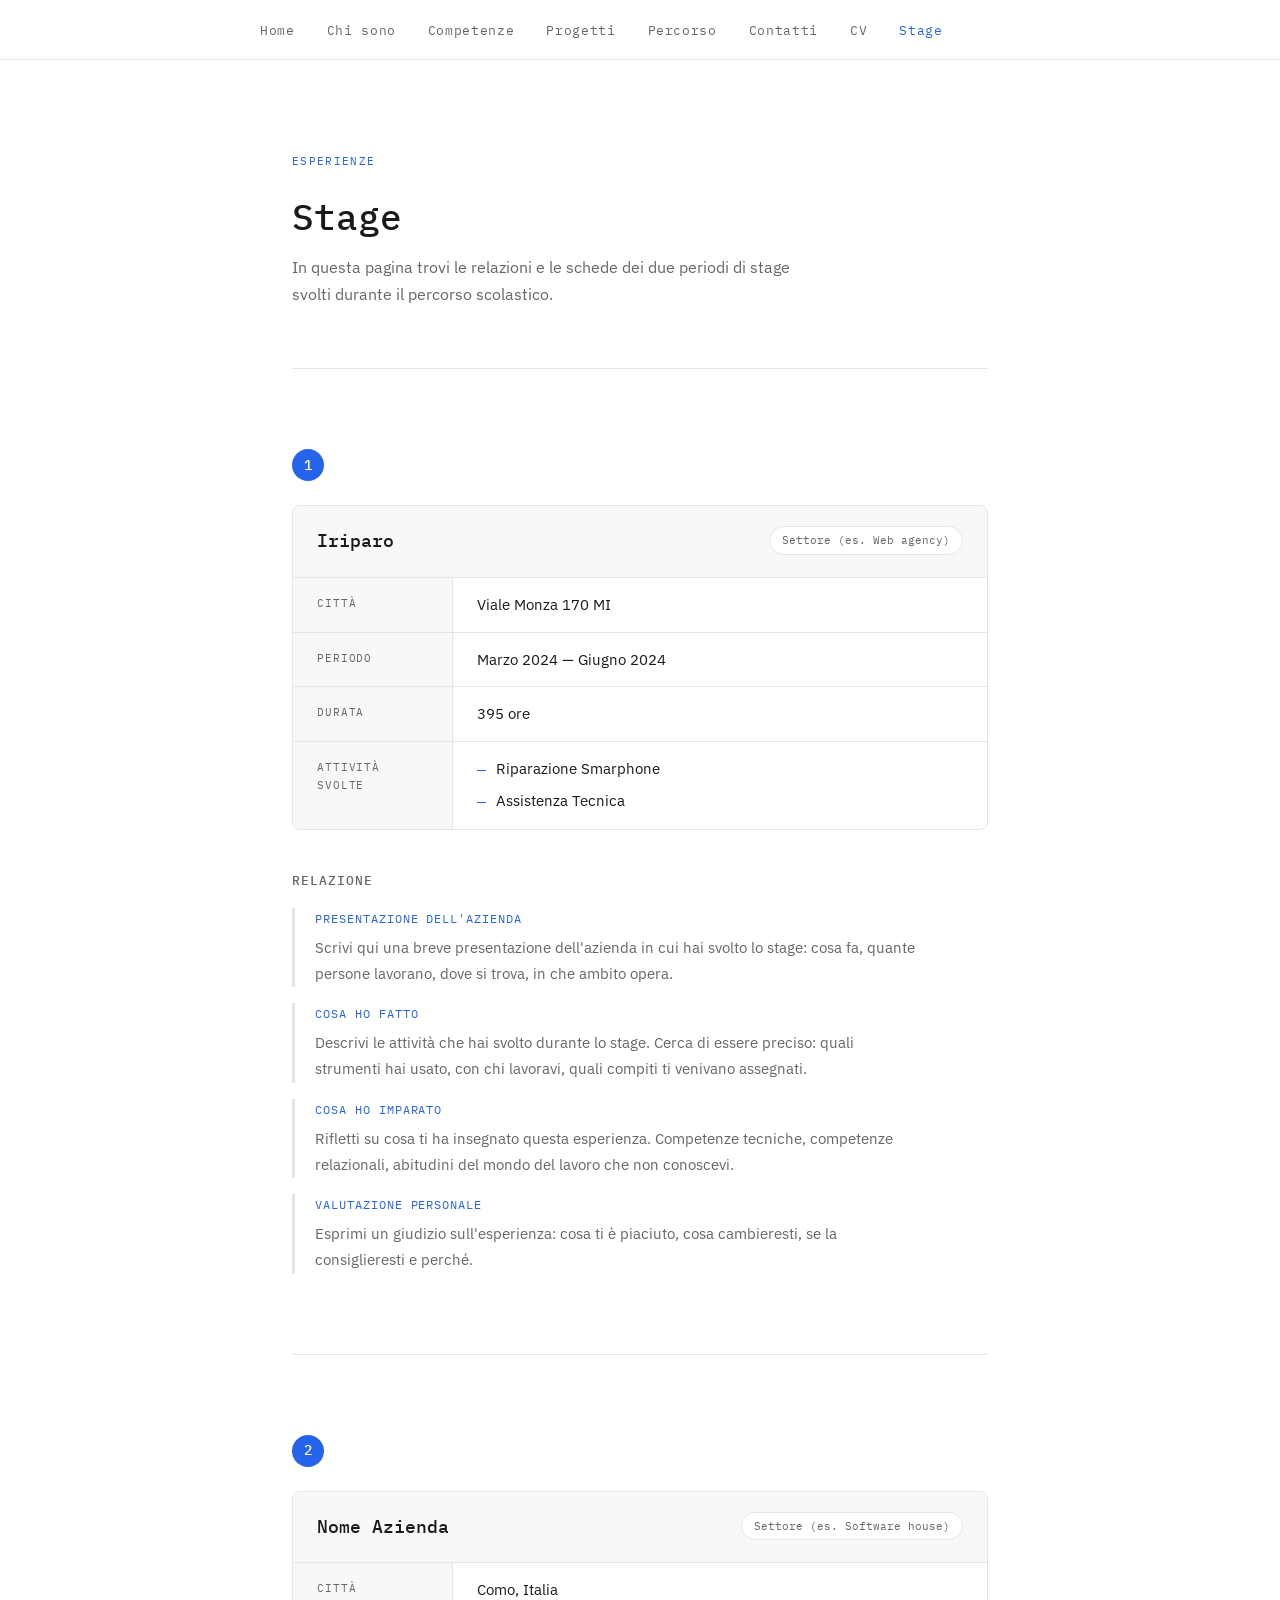
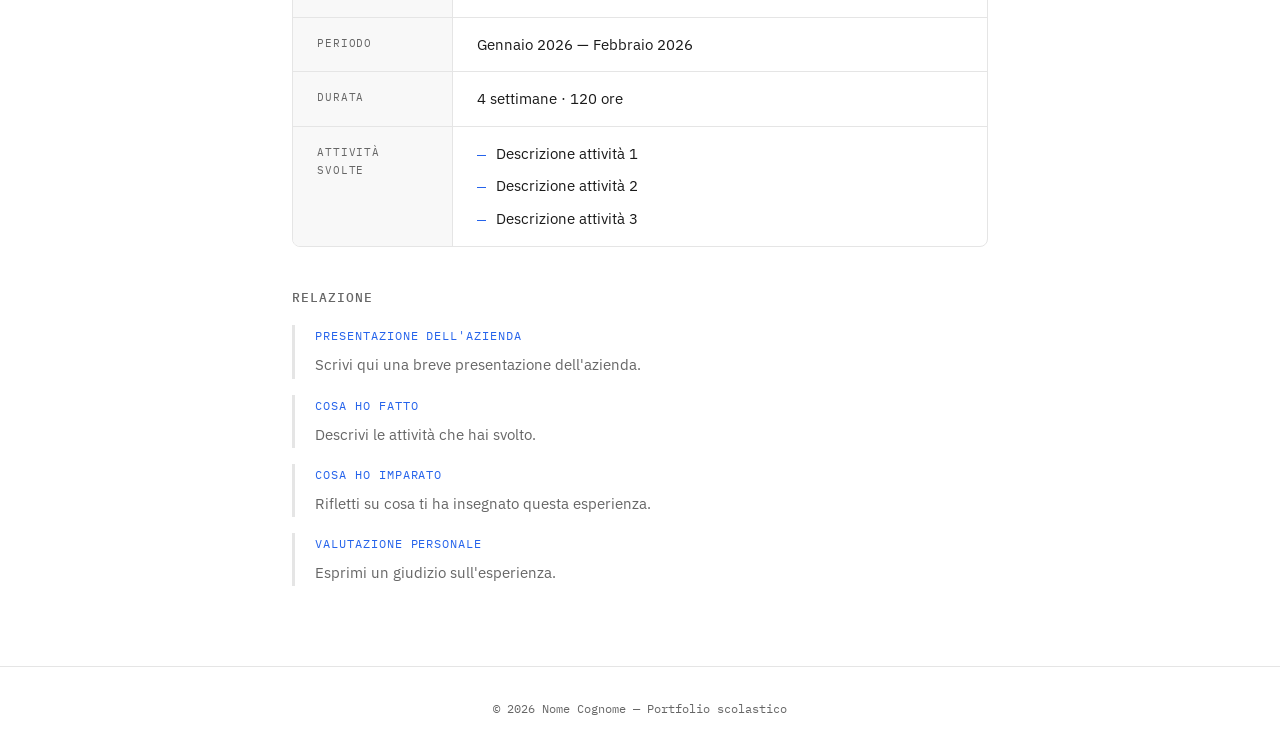
==== stage.html @ 31eb6c0c "Update stage.html" ====
<!DOCTYPE html>
<html lang="it">
<head>
  <meta charset="UTF-8" />
  <meta name="viewport" content="width=device-width, initial-scale=1.0"/>

  <!-- ✏️ MODIFICA: cambia il titolo con il tuo nome -->
  <title>Nome Cognome — Stage</title>

  <link rel="preconnect" href="https://fonts.googleapis.com">
  <link href="https://fonts.googleapis.com/css2?family=IBM+Plex+Sans:wght@300;400;500&family=IBM+Plex+Mono:wght@400;500&display=swap" rel="stylesheet">
  <link rel="stylesheet" href="style.css">
</head>

<body class="pagina-stage">

  <!-- NAVIGAZIONE -->
  <nav>
    <ul>
      <!-- ✏️ MODIFICA: stessi link del tuo portfolio -->
      <li><a href="./index.html">Home</a></li>
      <li><a href="index.html#chi-sono">Chi sono</a></li>
      <li><a href="./index.html#competenze">Competenze</a></li>
      <li><a href="./index.html#progetti">Progetti</a></li>
      <li><a href="./index.html#percorso">Percorso</a></li>
      <li><a href="./index.html#contatti">Contatti</a></li>
      <li><a href="./index.html#cv">CV</a></li>
      <li><a href="./stage.html" class="attivo">Stage</a></li>
    </ul>
  </nav>

  <main>

    <!-- INTESTAZIONE -->
    <section id="intro">
      <p class="etichetta">Esperienze</p>
      <h1>Stage</h1>
      <p>
        In questa pagina trovi le relazioni e le schede dei due periodi
        di stage svolti durante il percorso scolastico.
      </p>
    </section>


    <!-- ==========================================
         STAGE 1
         ========================================== -->
    <section id="stage-1">

      <div class="numero-stage">1</div>

      <!-- SCHEDA AZIENDA -->
      <div class="scheda-azienda">

        <div class="scheda-header">
          <!-- ✏️ MODIFICA: nome azienda e settore -->
          <h2>Iriparo</h2>
          <span class="settore-badge">Settore (es. Web agency)</span>
        </div>

        <div class="scheda-corpo">

          <div class="scheda-riga">
            <span class="scheda-label">Città</span>
            <!-- ✏️ MODIFICA -->
            <span class="scheda-valore">Viale Monza 170 MI</span>
          </div>

          <div class="scheda-riga">
            <span class="scheda-label">Periodo</span>
            <!-- ✏️ MODIFICA: quando hai fatto lo stage -->
            <span class="scheda-valore">Marzo 2024 — Giugno 2024</span>
          </div>

          <div class="scheda-riga">
            <span class="scheda-label">Durata</span>
            <!-- ✏️ MODIFICA -->
            <span class="scheda-valore">395 ore</span>
          </div>

          <div class="scheda-riga">
            <span class="scheda-label">Attività svolte</span>
            <!-- ✏️ MODIFICA: aggiungi / rimuovi voci -->
            <ul class="attivita-lista">
              <li>Riparazione Smarphone</li>
              <li>Assistenza Tecnica</li>
            </ul>
          </div>

        </div>
      </div>

      <!-- RELAZIONE -->
      <div class="relazione-contenitore">
        <h3>Relazione</h3>

        <div class="relazione-testo">

          <!-- ✏️ Ogni blocco è un paragrafo degvnfjhmlla relazione.
               Puoi cambiare i titoli e scrivere il tuo testo dentro i tag <p>.
               Puoi aggiungere altri paragrcxbfghjbnvcgafi copiando il blocco sotto. -->

          <div class="relazione-paragrafo">
            <p class="para-titolo">Presentazione dell'azienda</p>
            <p>
              Scrivi qui una breve presentazione dell'azienda in cui hai svolto
              lo stage: cosa fa, quante persone lavorano, dove si trova,
              in che ambito opera.
            </p>
          </div>

          <div class="relazione-paragrafo">
            <p class="para-titolo">Cosa ho fatto</p>
            <p>
              Descrivi le attività che hai svolto durante lo stage.
              Cerca di essere preciso: quali strumenti hai usato,
              con chi lavoravi, quali compiti ti venivano assegnati.
            </p>
          </div>

          <div class="relazione-paragrafo">
            <p class="para-titolo">Cosa ho imparato</p>
            <p>
              Rifletti su cosa ti ha insegnato questa esperienza.
              Competenze tecniche, competenze relazionali, abitudini
              del mondo del lavoro che non conoscevi.
            </p>
          </div>

          <div class="relazione-paragrafo">
            <p class="para-titolo">Valutazione personale</p>
            <p>
              Esprimi un giudizio sull'esperienza: cosa ti è piaciuto,
              cosa cambieresti, se la consiglieresti e perché.
            </p>
          </div>

        </div>
      </div>

    </section>


    <!-- ==========================================
         STAGE 2
         ========================================== -->
    <section id="stage-2">

      <div class="numero-stage">2</div>

      <!-- SCHEDA AZIENDA -->
      <div class="scheda-azienda">

        <div class="scheda-header">
          <!-- ✏️ MODIFICA: nome azienda e settore -->
          <h2>Nome Azienda</h2>
          <span class="settore-badge">Settore (es. Software house)</span>
        </div>

        <div class="scheda-corpo">

          <div class="scheda-riga">
            <span class="scheda-label">Città</span>
            <span class="scheda-valore">Como, Italia</span>
          </div>

          <div class="scheda-riga">
            <span class="scheda-label">Periodo</span>
            <span class="scheda-valore">Gennaio 2026 — Febbraio 2026</span>
          </div>

          <div class="scheda-riga">
            <span class="scheda-label">Durata</span>
            <span class="scheda-valore">4 settimane · 120 ore</span>
          </div>

          <div class="scheda-riga">
            <span class="scheda-label">Attività svolte</span>
            <ul class="attivita-lista">
              <li>Descrizione attività 1</li>
              <li>Descrizione attività 2</li>
              <li>Descrizione attività 3</li>
            </ul>
          </div>

        </div>
      </div>

      <!-- RELAZIONE -->
      <div class="relazione-contenitore">
        <h3>Relazione</h3>

        <div class="relazione-testo">

          <div class="relazione-paragrafo">
            <p class="para-titolo">Presentazione dell'azienda</p>
            <p>
              Scrivi qui una breve presentazione dell'azienda.
            </p>
          </div>

          <div class="relazione-paragrafo">
            <p class="para-titolo">Cosa ho fatto</p>
            <p>
              Descrivi le attività che hai svolto.
            </p>
          </div>

          <div class="relazione-paragrafo">
            <p class="para-titolo">Cosa ho imparato</p>
            <p>
              Rifletti su cosa ti ha insegnato questa esperienza.
            </p>
          </div>

          <div class="relazione-paragrafo">
            <p class="para-titolo">Valutazione personale</p>
            <p>
              Esprimi un giudizio sull'esperienza.
            </p>
          </div>

        </div>
      </div>

    </section>

  </main>

  <footer>
    <!-- ✏️ MODIFICA: il tuo nome -->
    © 2026 Nome Cognome — Portfolio scolastico
  </footer>

</body>
</html>
---- style.css ----
/* =============================================
   VARIABILI — modifica qui i colori del sito
   Cambiarle qui le cambia su TUTTE le pagine
   ============================================= */
:root {
  --colore-sfondo:     #ffffff;
  --colore-testo:      #1a1a1a;
  --colore-testo-muto: #666666;
  --colore-accento:    #2563eb;   /* ✏️ cambia questo colore con il tuo preferito */
  --colore-bordo:      #e5e5e5;
  --colore-card:       #f8f8f8;

  --font-titoli: 'IBM Plex Mono', monospace;
  --font-testo:  'IBM Plex Sans', sans-serif;

  --larghezza-max: 760px;
  --raggio:        8px;
}

/* =============================================
   RESET E BASE
   ============================================= */
*, *::before, *::after {
  box-sizing: border-box;
  margin: 0;
  padding: 0;
}

html {
  scroll-behavior: smooth;
}

body {
  background-color: var(--colore-sfondo);
  color: var(--colore-testo);
  font-family: var(--font-testo);
  font-size: 16px;
  line-height: 1.7;
}

/* =============================================
   NAVIGAZIONE
   ============================================= */
nav {
  position: sticky;
  top: 0;
  background-color: var(--colore-sfondo);
  border-bottom: 1px solid var(--colore-bordo);
  z-index: 100;
  padding: 0 32px;
}

nav ul {
  list-style: none;
  display: flex;
  gap: 32px;
  max-width: var(--larghezza-max);
  margin: 0 auto;
  padding: 16px 0;
}

nav a {
  text-decoration: none;
  color: var(--colore-testo-muto);
  font-size: 13px;
  font-family: var(--font-titoli);
  letter-spacing: 0.05em;
  transition: color 0.2s;
}

nav a:hover,
nav a.attivo {
  color: var(--colore-accento);
}

/* =============================================
   LAYOUT PRINCIPALE
   ============================================= */
main {
  max-width: var(--larghezza-max);
  margin: 0 auto;
  padding: 0 32px;
}

section {
  padding: 80px 0;
  border-bottom: 1px solid var(--colore-bordo);
}

section:last-child {
  border-bottom: none;
}

/* =============================================
   TIPOGRAFIA
   ============================================= */
.etichetta {
  font-family: var(--font-titoli);
  font-size: 11px;
  letter-spacing: 0.12em;
  text-transform: uppercase;
  color: var(--colore-accento);
  margin-bottom: 24px;
}

h1 {
  font-family: var(--font-titoli);
  font-size: clamp(28px, 5vw, 42px);
  font-weight: 500;
  line-height: 1.2;
  margin-bottom: 16px;
}

/* h1 nella pagina stage è leggermente più piccolo */
.pagina-stage h1 {
  font-size: clamp(24px, 4vw, 36px);
}

h2 {
  font-family: var(--font-titoli);
  font-size: 22px;
  font-weight: 500;
  margin-bottom: 8px;
}

h3 {
  font-family: var(--font-titoli);
  font-size: 15px;
  font-weight: 500;
  margin-bottom: 6px;
}

p {
  color: var(--colore-testo-muto);
  max-width: 600px;
}

a {
  color: var(--colore-accento);
}

/* =============================================
   SEZIONE HERO (intestazione — solo index)
   ============================================= */
#hero {
  padding: 100px 0 80px;
}

#hero .sottotitolo {
  font-size: 18px;
  color: var(--colore-testo-muto);
  margin-bottom: 32px;
  max-width: 520px;
}

.tag-list {
  display: flex;
  flex-wrap: wrap;
  gap: 8px;
  margin-top: 24px;
}

.tag {
  font-family: var(--font-titoli);
  font-size: 12px;
  padding: 4px 12px;
  border: 1px solid var(--colore-bordo);
  border-radius: 100px;
  color: var(--colore-testo-muto);
}

/* =============================================
   SEZIONE CHI SONO — griglia 2 colonne
   ============================================= */
.griglia-2col {
  display: grid;
  grid-template-columns: 1fr 1fr;
  gap: 40px;
  margin-top: 32px;
}

.info-riga {
  display: flex;
  flex-direction: column;
  gap: 4px;
  padding: 16px 0;
  border-bottom: 1px solid var(--colore-bordo);
}

.info-riga span:first-child {
  font-family: var(--font-titoli);
  font-size: 11px;
  text-transform: uppercase;
  letter-spacing: 0.08em;
  color: var(--colore-testo-muto);
}

.info-riga span:last-child {
  font-size: 15px;
  color: var(--colore-testo);
}

/* =============================================
   SEZIONE COMPETENZE
   ============================================= */
.competenze-griglia {
  display: grid;
  grid-template-columns: repeat(auto-fill, minmax(200px, 1fr));
  gap: 16px;
  margin-top: 32px;
}

.competenza-card {
  background: var(--colore-card);
  border: 1px solid var(--colore-bordo);
  border-radius: var(--raggio);
  padding: 20px;
}

.competenza-card h3 {
  font-size: 13px;
  margin-bottom: 12px;
  color: var(--colore-testo);
}

.barra-contenitore {
  background: var(--colore-bordo);
  border-radius: 4px;
  height: 4px;
  overflow: hidden;
}

.barra {
  height: 100%;
  background: var(--colore-accento);
  border-radius: 4px;
}

.livello-label {
  font-family: var(--font-titoli);
  font-size: 10px;
  color: var(--colore-testo-muto);
  margin-top: 6px;
}

/* =============================================
   SEZIONE PROGETTI
   ============================================= */
.progetti-lista {
  display: flex;
  flex-direction: column;
  gap: 24px;
  margin-top: 32px;
}

.progetto-card {
  border: 1px solid var(--colore-bordo);
  border-radius: var(--raggio);
  overflow: hidden;
  transition: border-color 0.2s;
}

.progetto-card:hover {
  border-color: var(--colore-accento);
}

.progetto-immagine {
  width: 100%;
  height: 180px;
  background: var(--colore-card);
  display: flex;
  align-items: center;
  justify-content: center;
  font-family: var(--font-titoli);
  font-size: 12px;
  color: var(--colore-testo-muto);
  /* ✏️ puoi sostituire il colore di sfondo con un'immagine:
     background: url('immagine-progetto.jpg') center/cover; */
}

.progetto-corpo {
  padding: 24px;
}

.progetto-meta {
  display: flex;
  gap: 12px;
  margin-top: 12px;
  flex-wrap: wrap;
}

.badge {
  font-family: var(--font-titoli);
  font-size: 11px;
  padding: 3px 10px;
  border-radius: 4px;
  background: var(--colore-card);
  border: 1px solid var(--colore-bordo);
  color: var(--colore-testo-muto);
}

.progetto-link {
  display: inline-block;
  margin-top: 16px;
  font-family: var(--font-titoli);
  font-size: 12px;
  color: var(--colore-accento);
  text-decoration: none;
}

.progetto-link:hover {
  text-decoration: underline;
}

/* =============================================
   SEZIONE PERCORSO — timeline
   ============================================= */
.timeline {
  margin-top: 32px;
  display: flex;
  flex-direction: column;
  gap: 0;
}

.timeline-item {
  display: grid;
  grid-template-columns: 100px 1fr;
  gap: 24px;
  padding-bottom: 32px;
  position: relative;
}

.timeline-item::before {
  content: '';
  position: absolute;
  left: 91px;
  top: 6px;
  bottom: 0;
  width: 1px;
  background: var(--colore-bordo);
}

.timeline-item:last-child::before {
  display: none;
}

.timeline-anno {
  font-family: var(--font-titoli);
  font-size: 12px;
  color: var(--colore-testo-muto);
  padding-top: 2px;
  text-align: right;
}

.timeline-contenuto {
  padding-left: 20px;
  position: relative;
}

.timeline-contenuto::before {
  content: '';
  position: absolute;
  left: -4px;
  top: 7px;
  width: 8px;
  height: 8px;
  border-radius: 50%;
  background: var(--colore-accento);
}

/* =============================================
   SEZIONE CONTATTI
   ============================================= */
.contatti-lista {
  margin-top: 32px;
  display: flex;
  flex-direction: column;
  gap: 16px;
}

.contatto-riga {
  display: flex;
  align-items: center;
  gap: 16px;
  padding: 16px 20px;
  border: 1px solid var(--colore-bordo);
  border-radius: var(--raggio);
  text-decoration: none;
  color: var(--colore-testo);
  transition: border-color 0.2s, background 0.2s;
}

.contatto-riga:hover {
  border-color: var(--colore-accento);
  background: var(--colore-card);
}

.contatto-icona {
  font-family: var(--font-titoli);
  font-size: 12px;
  color: var(--colore-accento);
  min-width: 80px;
}

/* =============================================
   SEZIONE CV
   ============================================= */
.cv-download-bar {
  display: flex;
  align-items: center;
  justify-content: space-between;
  background: var(--colore-card);
  border: 1px solid var(--colore-bordo);
  border-radius: var(--raggio);
  padding: 16px 24px;
  margin-top: 32px;
  margin-bottom: 40px;
  flex-wrap: wrap;
  gap: 12px;
}

.cv-download-bar p {
  font-size: 14px;
  max-width: none;
}

.btn-scarica {
  display: inline-flex;
  align-items: center;
  gap: 8px;
  background: var(--colore-accento);
  color: #fff;
  text-decoration: none;
  font-family: var(--font-titoli);
  font-size: 12px;
  letter-spacing: 0.05em;
  padding: 10px 20px;
  border-radius: var(--raggio);
  transition: opacity 0.2s;
  white-space: nowrap;
}

.btn-scarica:hover {
  opacity: 0.85;
  color: #fff;
}

.cv-blocco {
  margin-bottom: 40px;
}

.cv-blocco-titolo {
  font-family: var(--font-titoli);
  font-size: 11px;
  letter-spacing: 0.12em;
  text-transform: uppercase;
  color: var(--colore-accento);
  border-bottom: 1px solid var(--colore-bordo);
  padding-bottom: 8px;
  margin-bottom: 20px;
}

.cv-riga {
  display: grid;
  grid-template-columns: 110px 1fr;
  gap: 16px 24px;
  padding: 14px 0;
  border-bottom: 1px solid var(--colore-bordo);
  align-items: start;
}

.cv-riga:last-child {
  border-bottom: none;
}

.cv-periodo {
  font-family: var(--font-titoli);
  font-size: 11px;
  color: var(--colore-testo-muto);
  padding-top: 3px;
}

.cv-contenuto h3 {
  font-size: 14px;
  font-weight: 500;
  margin-bottom: 2px;
  color: var(--colore-testo);
}

.cv-contenuto .cv-luogo {
  font-size: 13px;
  color: var(--colore-accento);
  font-family: var(--font-titoli);
  margin-bottom: 4px;
}

.cv-contenuto p {
  font-size: 13px;
  color: var(--colore-testo-muto);
  max-width: none;
  margin: 0;
}

.cv-skill-lista {
  display: flex;
  flex-wrap: wrap;
  gap: 8px;
  padding: 12px 0;
}

.cv-skill {
  font-family: var(--font-titoli);
  font-size: 11px;
  padding: 4px 12px;
  border-radius: 4px;
  background: var(--colore-card);
  border: 1px solid var(--colore-bordo);
  color: var(--colore-testo);
}

/* =============================================
   PAGINA STAGE — componenti specifici
   ============================================= */

/* Intestazione pagina stage */
#intro {
  padding: 80px 0 60px;
}

#intro p {
  margin-top: 12px;
  max-width: 520px;
}

/* Numerazione stage (cerchio colorato) */
.numero-stage {
  display: inline-flex;
  align-items: center;
  justify-content: center;
  width: 32px;
  height: 32px;
  border-radius: 50%;
  background: var(--colore-accento);
  color: #fff;
  font-family: var(--font-titoli);
  font-size: 14px;
  font-weight: 500;
  margin-bottom: 24px;
}

/* Scheda azienda */
.scheda-azienda {
  border: 1px solid var(--colore-bordo);
  border-radius: var(--raggio);
  overflow: hidden;
  margin-bottom: 40px;
}

.scheda-header {
  background: var(--colore-card);
  border-bottom: 1px solid var(--colore-bordo);
  padding: 20px 24px;
  display: flex;
  align-items: flex-start;
  justify-content: space-between;
  gap: 16px;
  flex-wrap: wrap;
}

.scheda-header h2 {
  font-size: 18px;
  margin-bottom: 0;
}

.scheda-header .settore-badge {
  font-family: var(--font-titoli);
  font-size: 11px;
  padding: 4px 12px;
  border: 1px solid var(--colore-bordo);
  border-radius: 100px;
  color: var(--colore-testo-muto);
  background: var(--colore-sfondo);
  white-space: nowrap;
}

.scheda-corpo {
  padding: 0;
}

.scheda-riga {
  display: grid;
  grid-template-columns: 160px 1fr;
  border-bottom: 1px solid var(--colore-bordo);
}

.scheda-riga:last-child {
  border-bottom: none;
}

.scheda-label {
  font-family: var(--font-titoli);
  font-size: 11px;
  text-transform: uppercase;
  letter-spacing: 0.08em;
  color: var(--colore-testo-muto);
  padding: 16px 24px;
  background: var(--colore-card);
  border-right: 1px solid var(--colore-bordo);
  display: flex;
  align-items: flex-start;
}

.scheda-valore {
  padding: 14px 24px;
  font-size: 15px;
  color: var(--colore-testo);
}

/* Lista attività dentro la scheda */
.attivita-lista {
  list-style: none;
  display: flex;
  flex-direction: column;
  gap: 6px;
  padding: 14px 24px;
}

.attivita-lista li {
  font-size: 15px;
  color: var(--colore-testo);
  display: flex;
  gap: 10px;
  align-items: flex-start;
}

.attivita-lista li::before {
  content: '—';
  color: var(--colore-accento);
  font-family: var(--font-titoli);
  flex-shrink: 0;
  margin-top: 1px;
}

/* Relazione */
.relazione-contenitore {
  margin-top: 8px;
}

.relazione-contenitore h3 {
  font-size: 13px;
  font-weight: 500;
  text-transform: uppercase;
  letter-spacing: 0.08em;
  color: var(--colore-testo-muto);
  margin-bottom: 16px;
}

.relazione-testo {
  display: flex;
  flex-direction: column;
  gap: 16px;
}

.relazione-paragrafo {
  border-left: 3px solid var(--colore-bordo);
  padding-left: 20px;
}

.relazione-paragrafo .para-titolo {
  font-family: var(--font-titoli);
  font-size: 12px;
  text-transform: uppercase;
  letter-spacing: 0.08em;
  color: var(--colore-accento);
  margin-bottom: 6px;
}

.relazione-paragrafo p {
  font-size: 15px;
  line-height: 1.75;
  /* ✏️ il testo della relazione va qui */
}

/* =============================================
   FOOTER
   ============================================= */
footer {
  border-top: 1px solid var(--colore-bordo);
  padding: 32px;
  text-align: center;
  font-family: var(--font-titoli);
  font-size: 12px;
  color: var(--colore-testo-muto);
}

/* =============================================
   RESPONSIVE (schermi piccoli)
   ============================================= */
@media (max-width: 600px) {
  main  { padding: 0 20px; }
  nav   { padding: 0 20px; }

  /* index */
  .griglia-2col      { grid-template-columns: 1fr; }
  .timeline-item     { grid-template-columns: 70px 1fr; }
  .cv-riga           { grid-template-columns: 1fr; gap: 4px; }
  .cv-periodo        { padding-top: 0; }
  .cv-download-bar   { flex-direction: column; align-items: flex-start; }

  /* stage */
  .scheda-riga       { grid-template-columns: 1fr; }
  .scheda-label      { border-right: none; border-bottom: 1px solid var(--colore-bordo); }
  .scheda-header     { flex-direction: column; gap: 8px; }
}
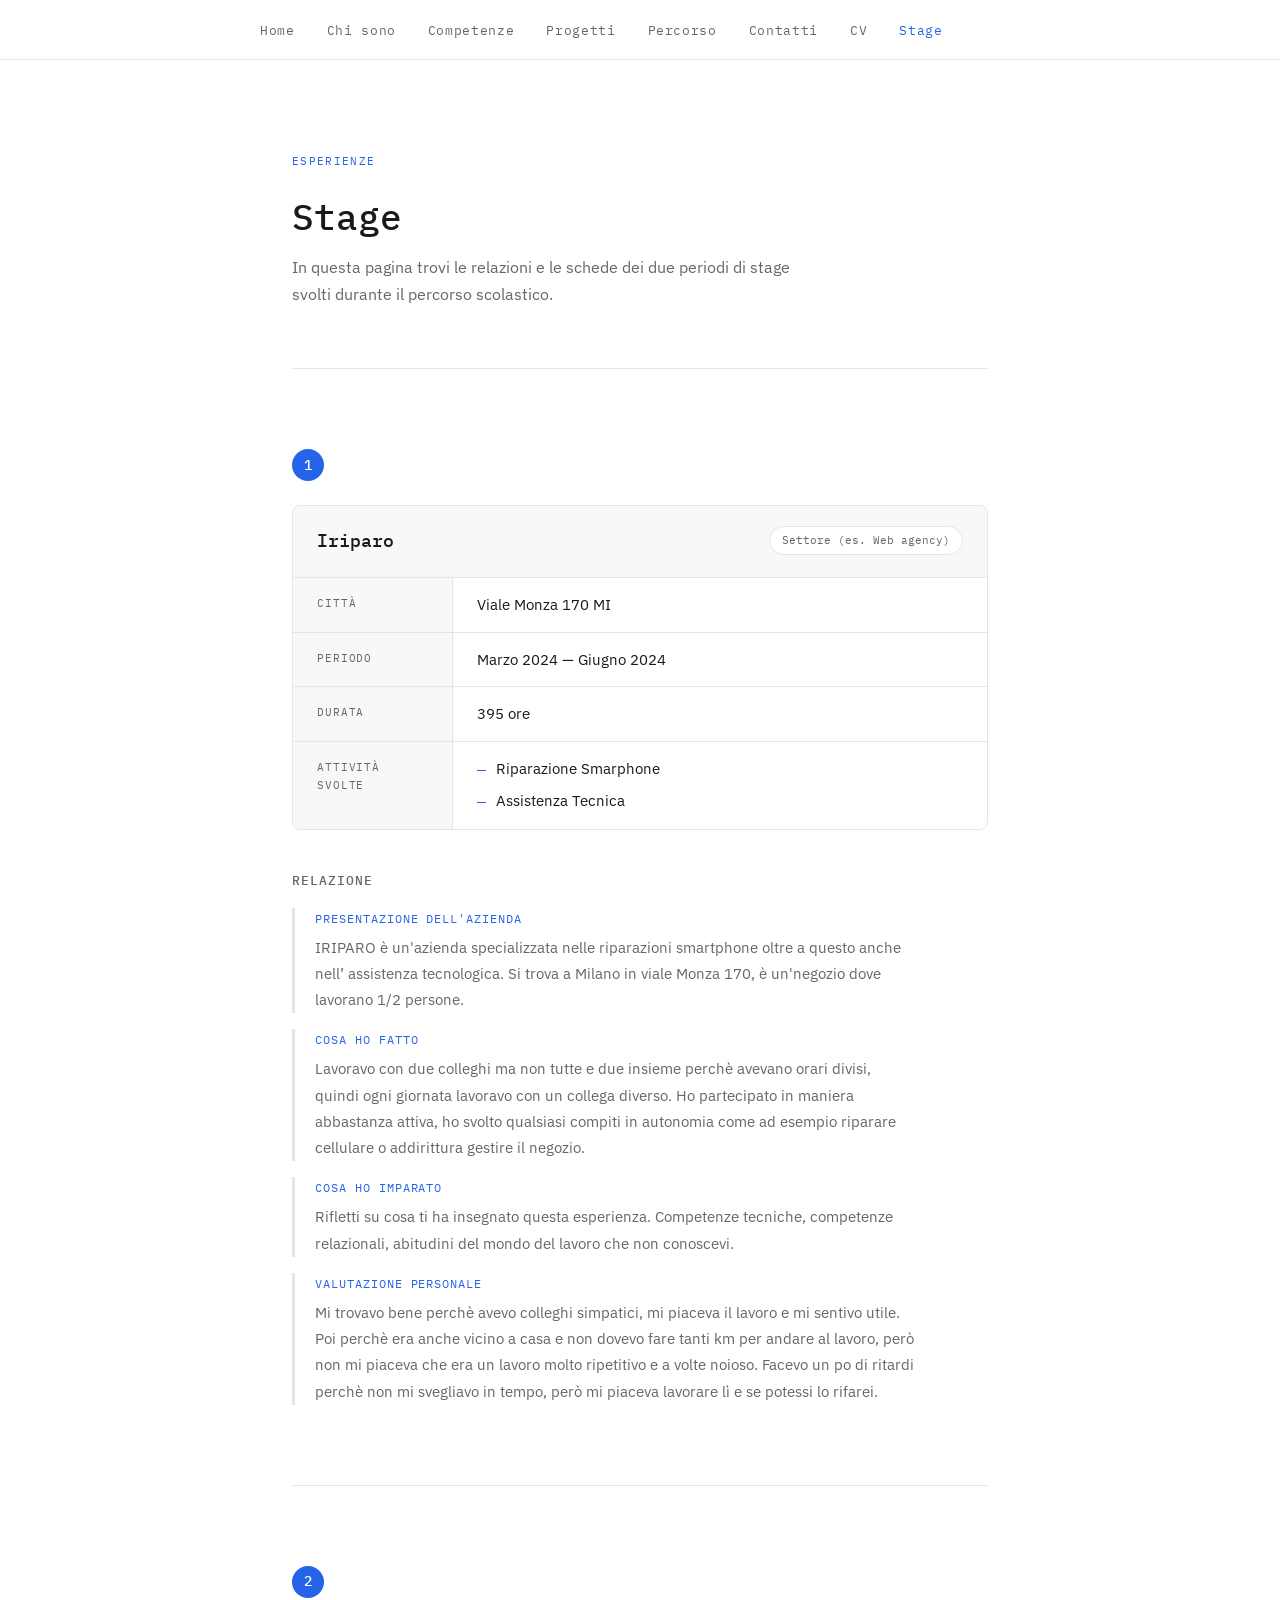
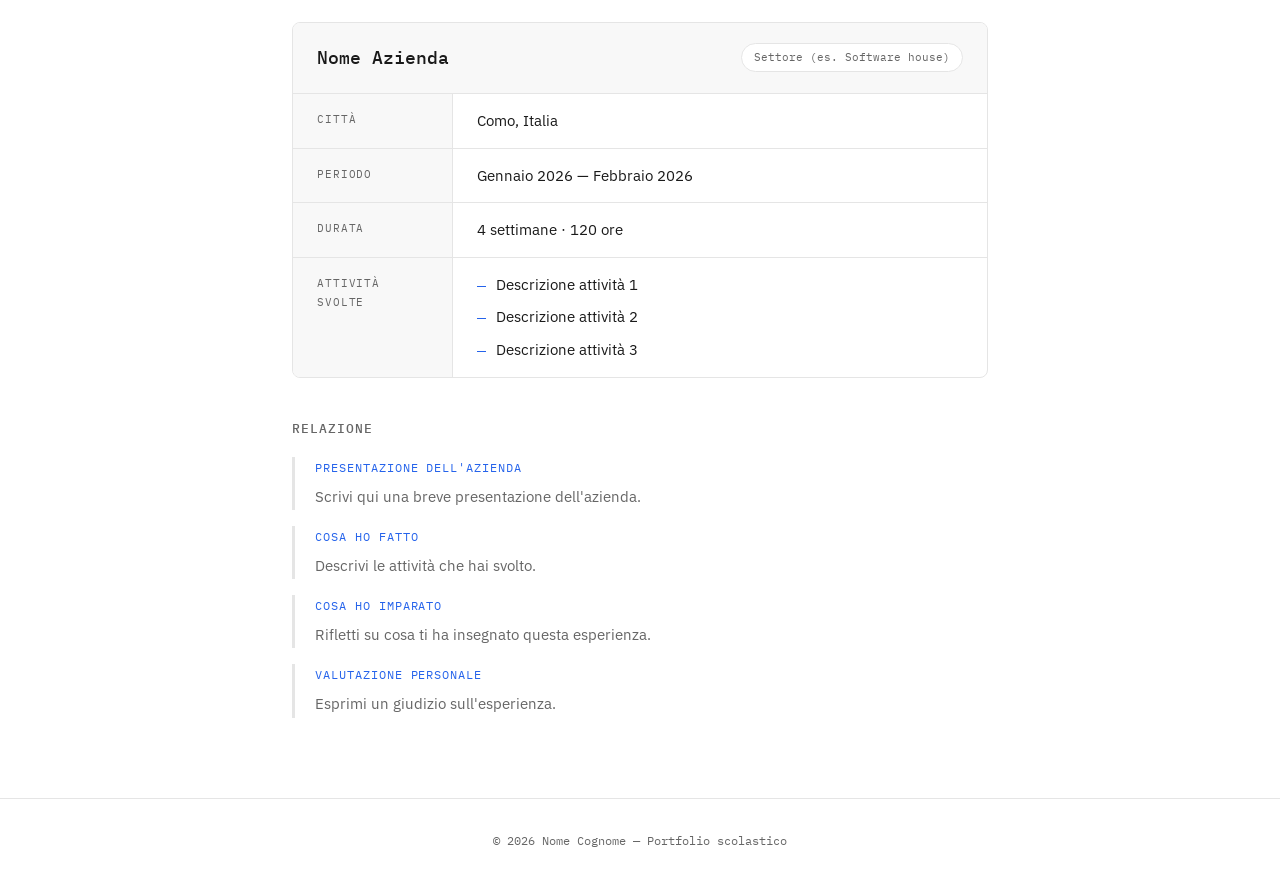
==== commit a4b6d346: "Update stage.html" ====
--- a/stage.html
+++ b/stage.html
@@ -103,18 +103,19 @@
           <div class="relazione-paragrafo">
             <p class="para-titolo">Presentazione dell'azienda</p>
             <p>
-              Scrivi qui una breve presentazione dell'azienda in cui hai svolto
-              lo stage: cosa fa, quante persone lavorano, dove si trova,
-              in che ambito opera.
+              IRIPARO è un'azienda specializzata nelle riparazioni smartphone 
+              oltre a questo anche nell’ assistenza tecnologica. 
+              Si trova a Milano in viale Monza 170, è un'negozio dove lavorano 1/2 persone.
             </p>
           </div>
 
           <div class="relazione-paragrafo">
             <p class="para-titolo">Cosa ho fatto</p>
             <p>
-              Descrivi le attività che hai svolto durante lo stage.
-              Cerca di essere preciso: quali strumenti hai usato,
-              con chi lavoravi, quali compiti ti venivano assegnati.
+              Lavoravo con due colleghi ma non tutte e due insieme perchè avevano orari divisi, 
+              quindi ogni giornata lavoravo con un collega diverso.
+              Ho partecipato in maniera abbastanza attiva, ho svolto qualsiasi compiti in autonomia come ad 
+              esempio riparare cellulare o addirittura gestire il negozio.
             </p>
           </div>
 
@@ -130,8 +131,10 @@
           <div class="relazione-paragrafo">
             <p class="para-titolo">Valutazione personale</p>
             <p>
-              Esprimi un giudizio sull'esperienza: cosa ti è piaciuto,
-              cosa cambieresti, se la consiglieresti e perché.
+              Mi trovavo bene perchè avevo colleghi simpatici, mi piaceva il lavoro e mi sentivo utile.
+              Poi perchè era anche vicino a casa e non dovevo fare tanti km per andare al lavoro, 
+              però non mi piaceva che era un lavoro molto ripetitivo e a volte noioso.
+              Facevo un po di ritardi perchè non mi svegliavo in tempo, però mi piaceva lavorare lì e se potessi lo rifarei.
             </p>
           </div>
 
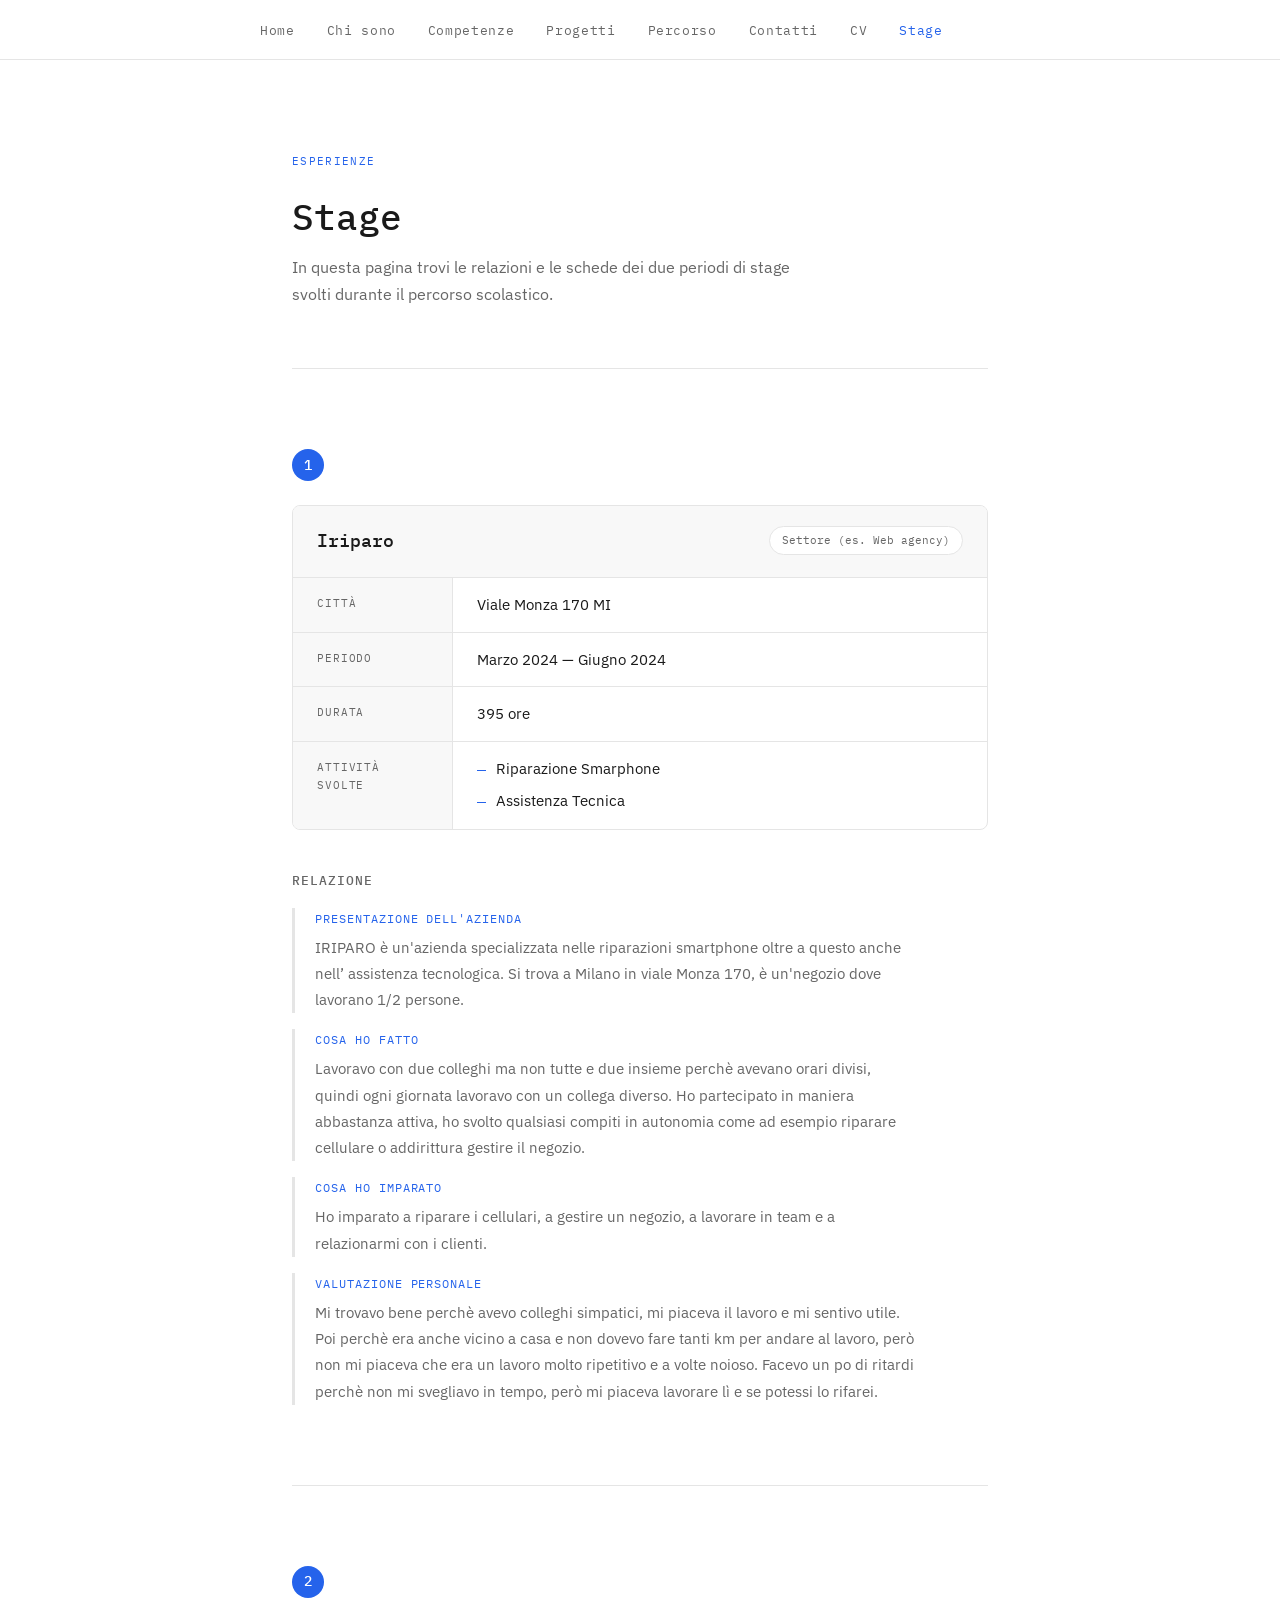
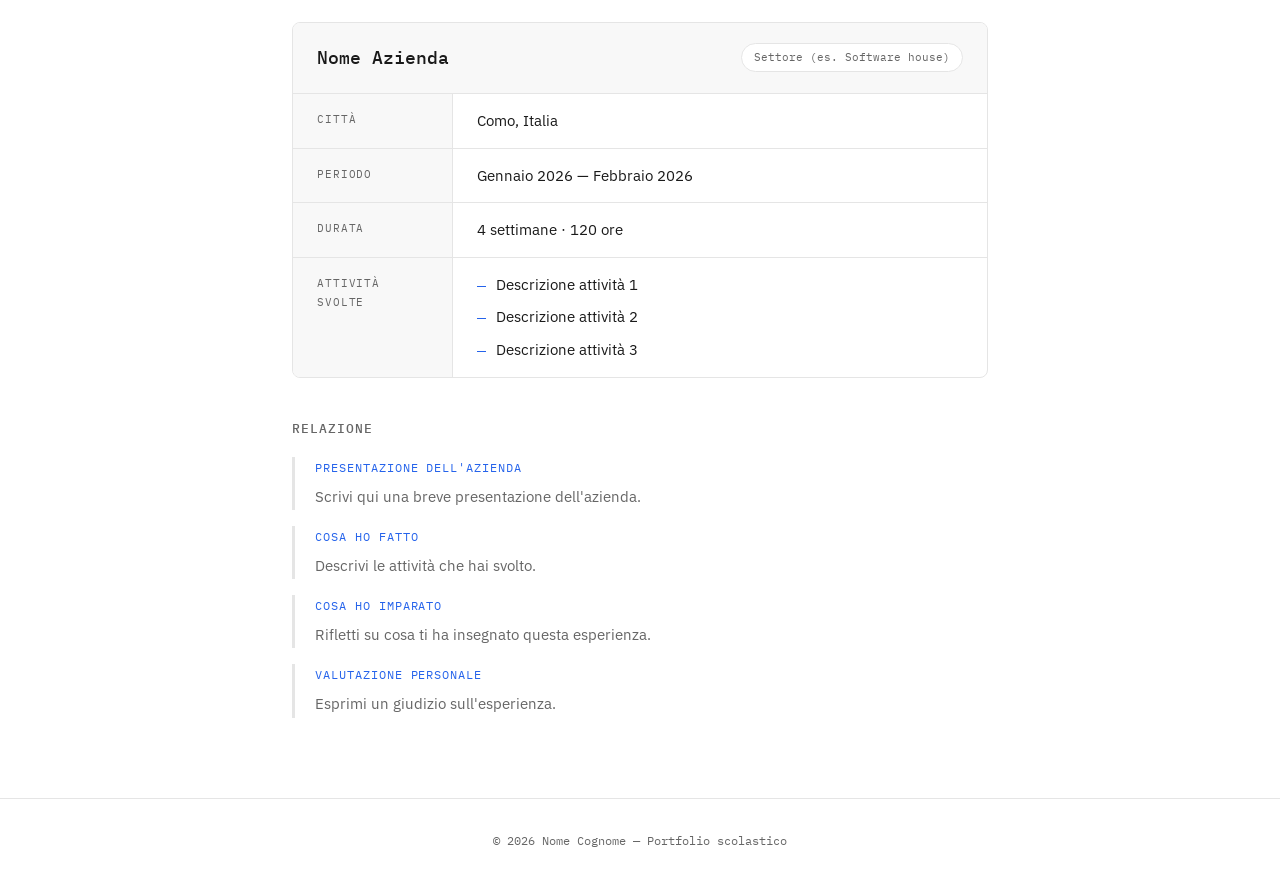
==== commit 6bbb6fa6: "Update stage.html" ====
--- a/stage.html
+++ b/stage.html
@@ -122,9 +122,8 @@
           <div class="relazione-paragrafo">
             <p class="para-titolo">Cosa ho imparato</p>
             <p>
-              Rifletti su cosa ti ha insegnato questa esperienza.
-              Competenze tecniche, competenze relazionali, abitudini
-              del mondo del lavoro che non conoscevi.
+              Ho imparato a riparare i cellulari, a gestire un negozio, 
+              a lavorare in team e a relazionarmi con i clienti.
             </p>
           </div>
 
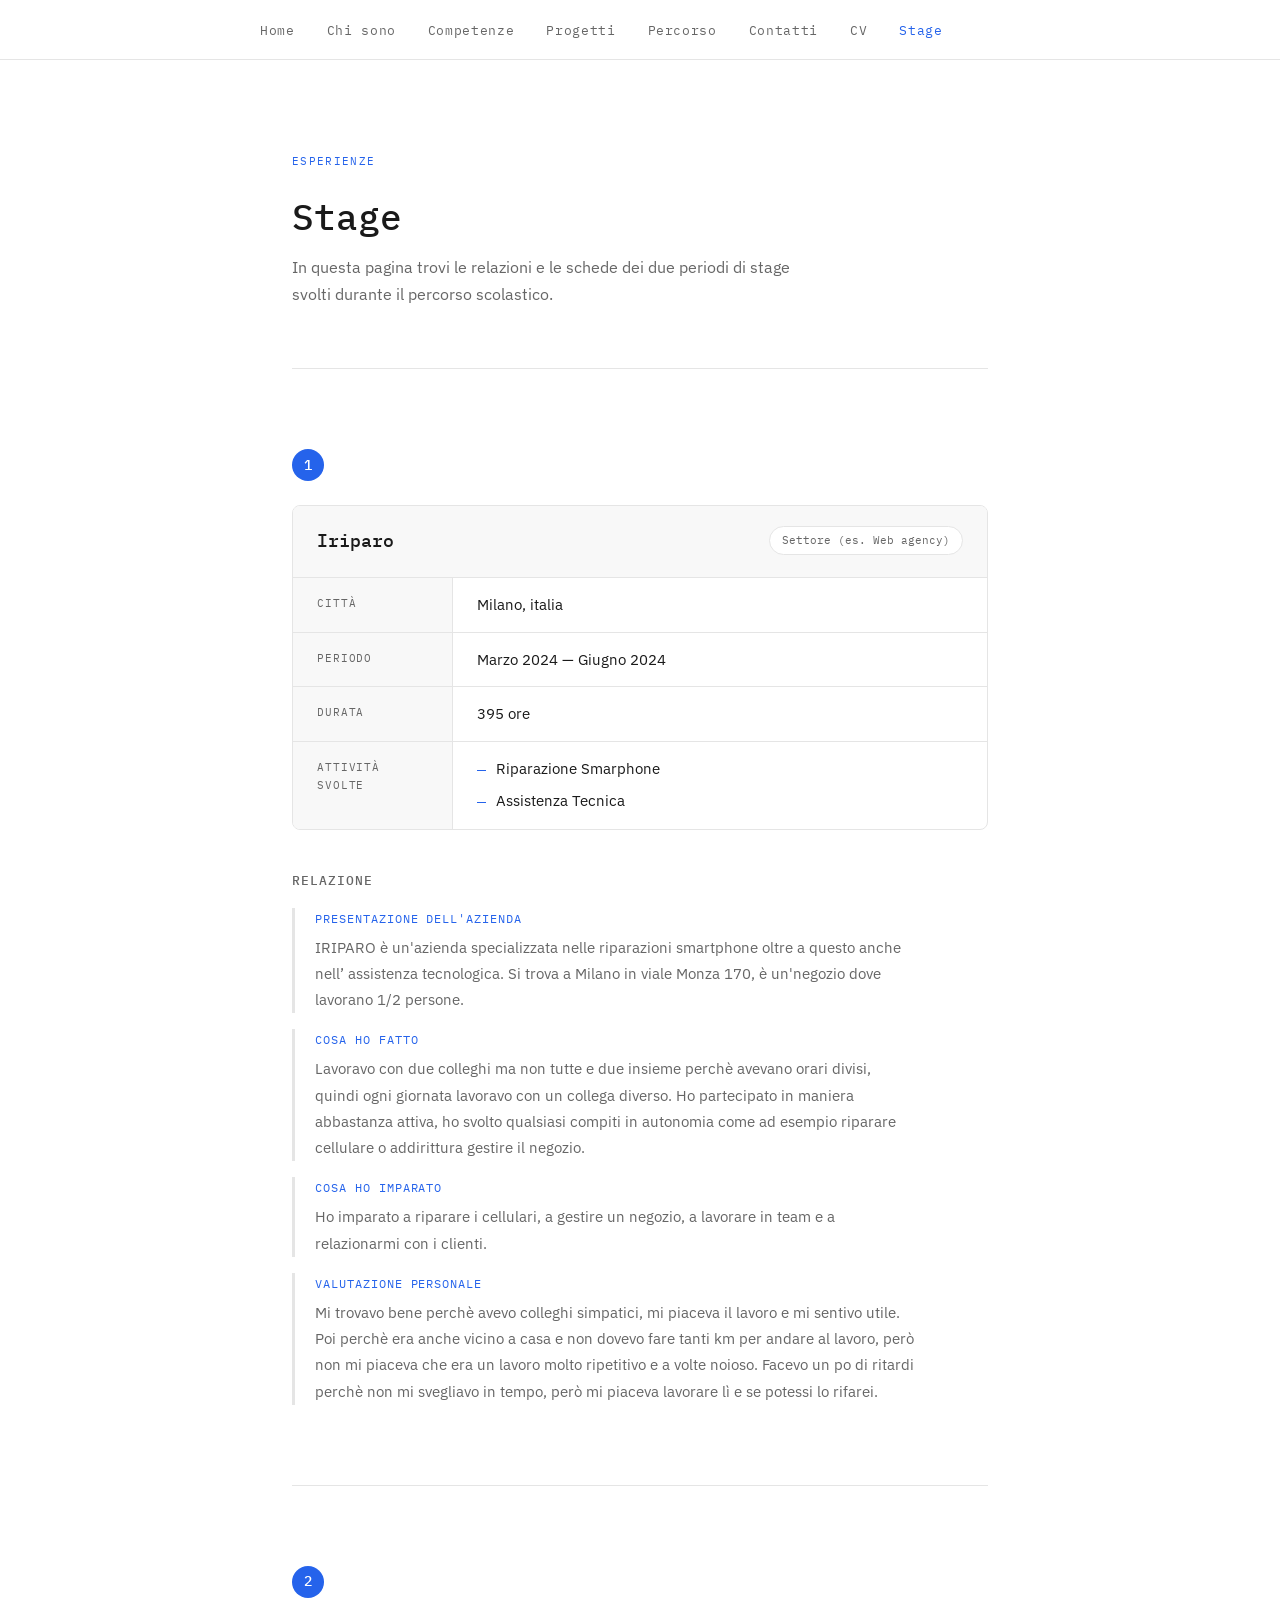
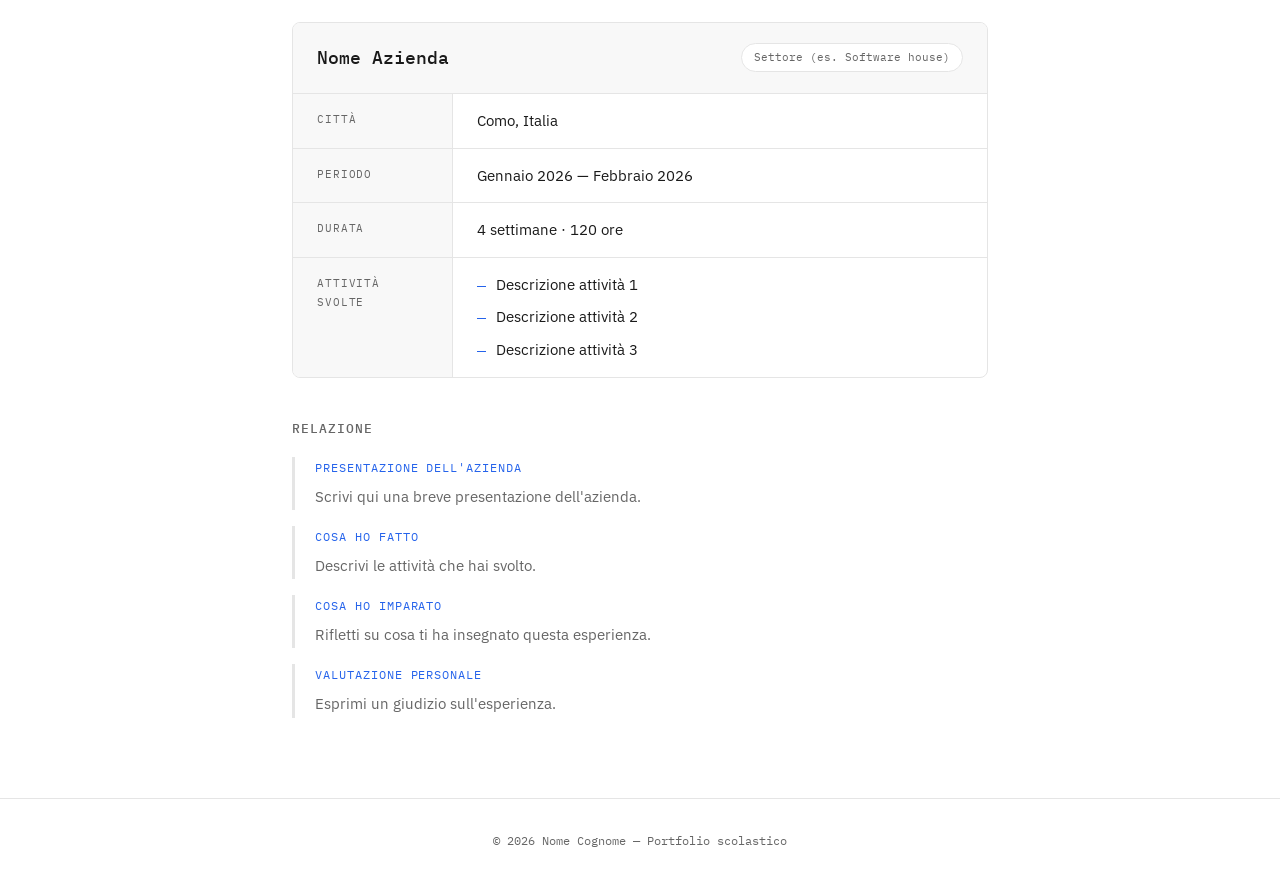
==== commit e38cd6ab: "Update stage.html" ====
--- a/stage.html
+++ b/stage.html
@@ -63,7 +63,7 @@
           <div class="scheda-riga">
             <span class="scheda-label">Città</span>
             <!-- ✏️ MODIFICA -->
-            <span class="scheda-valore">Viale Monza 170 MI</span>
+            <span class="scheda-valore">Milano, italia</span>
           </div>
 
           <div class="scheda-riga">
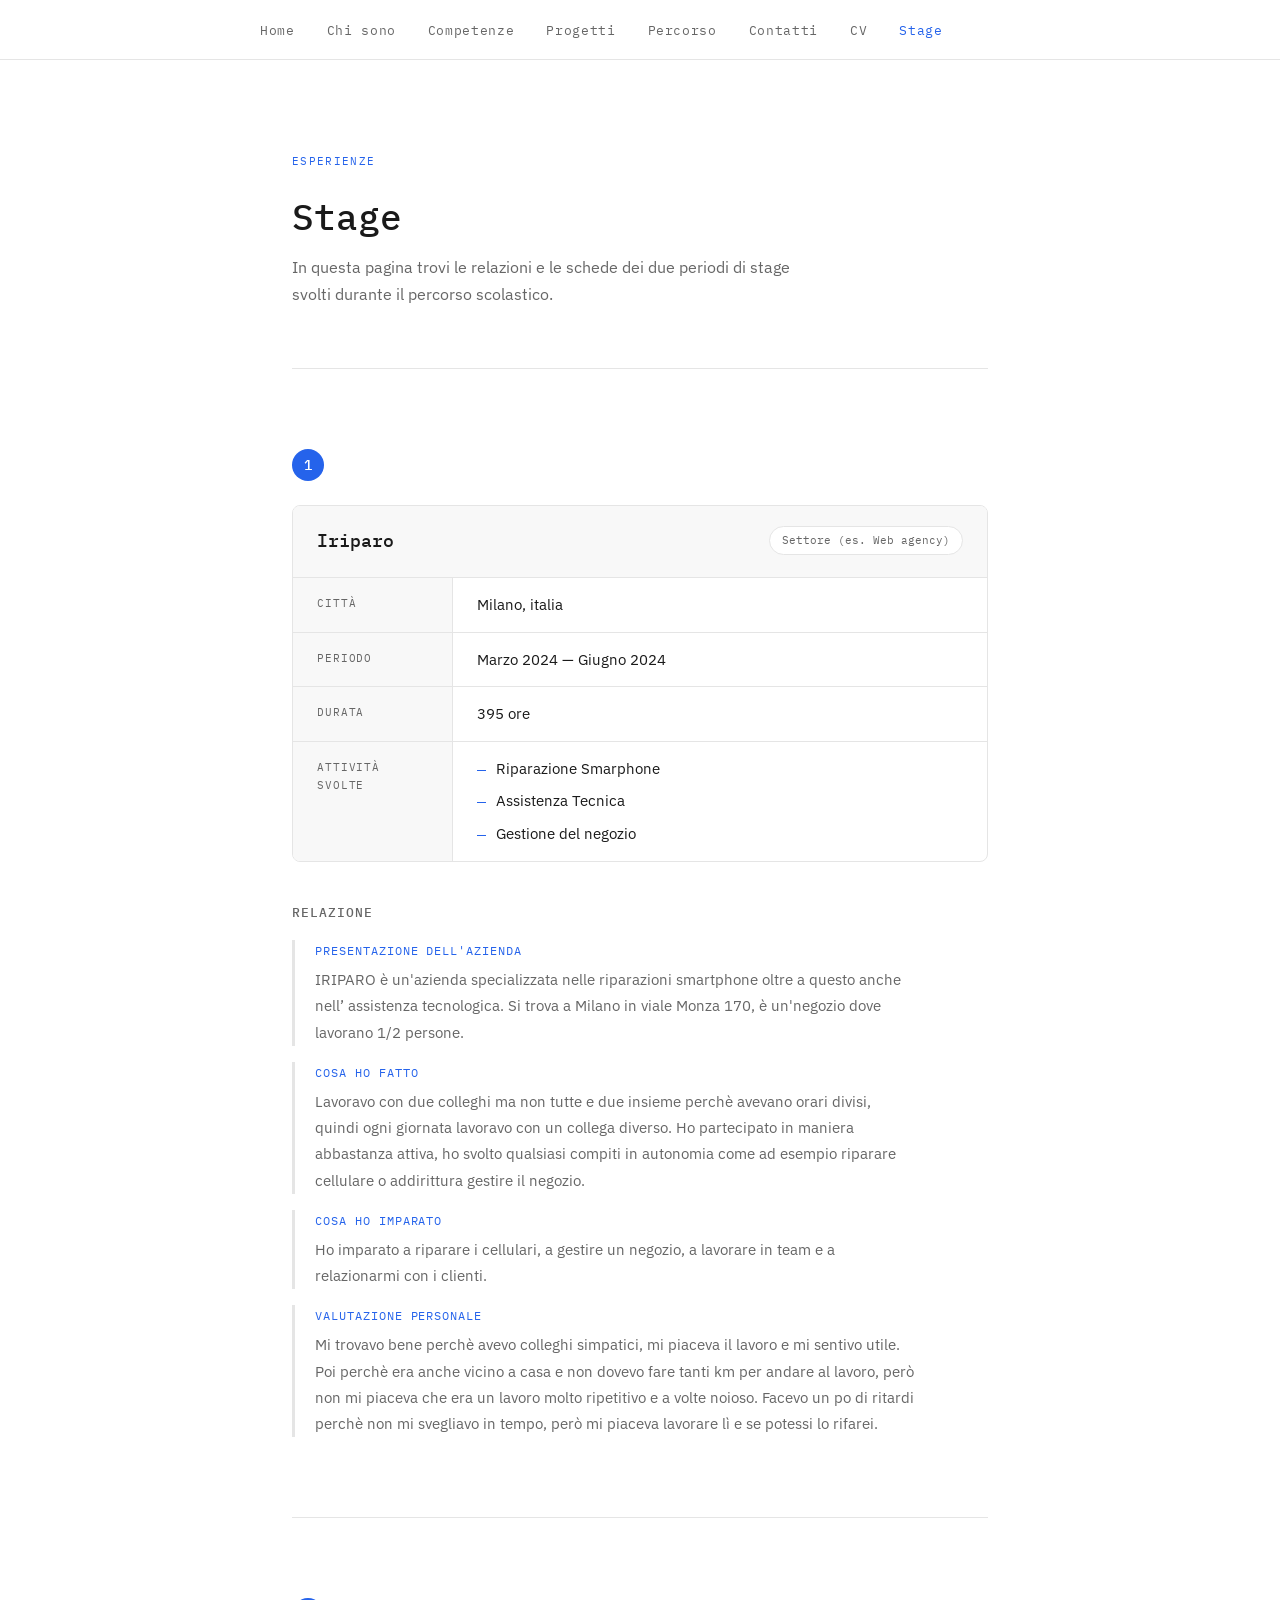
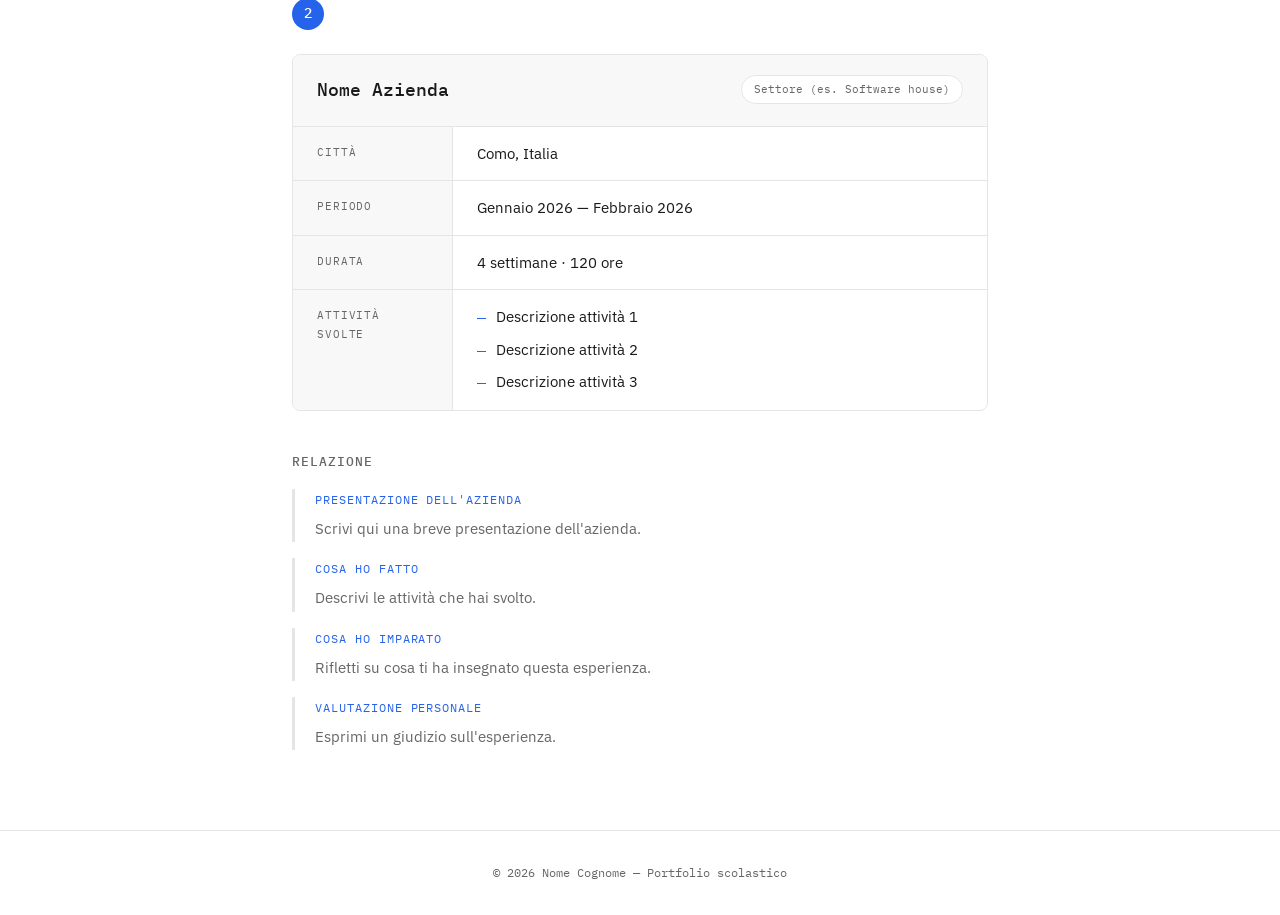
==== commit 568feca7: "Update stage.html" ====
--- a/stage.html
+++ b/stage.html
@@ -84,6 +84,7 @@
             <ul class="attivita-lista">
               <li>Riparazione Smarphone</li>
               <li>Assistenza Tecnica</li>
+              <li>Gestione del negozio</li>
             </ul>
           </div>
 
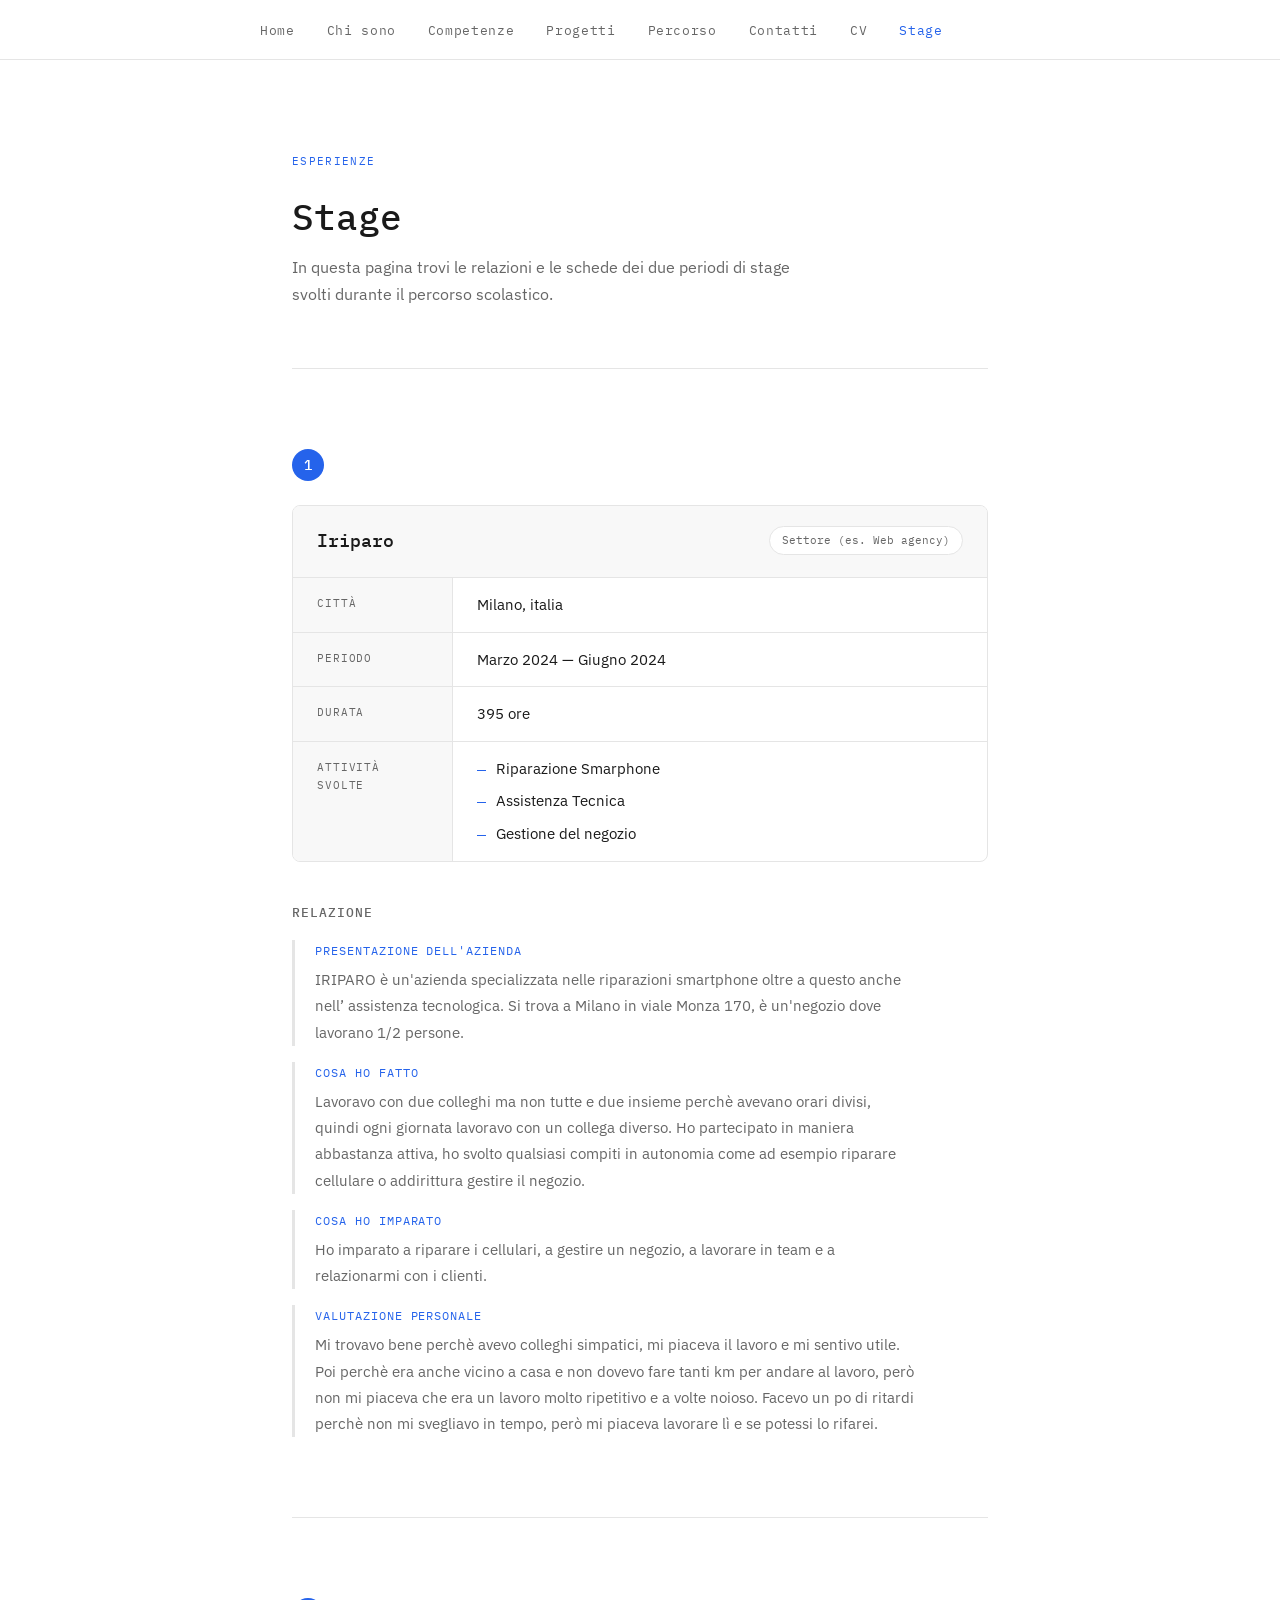
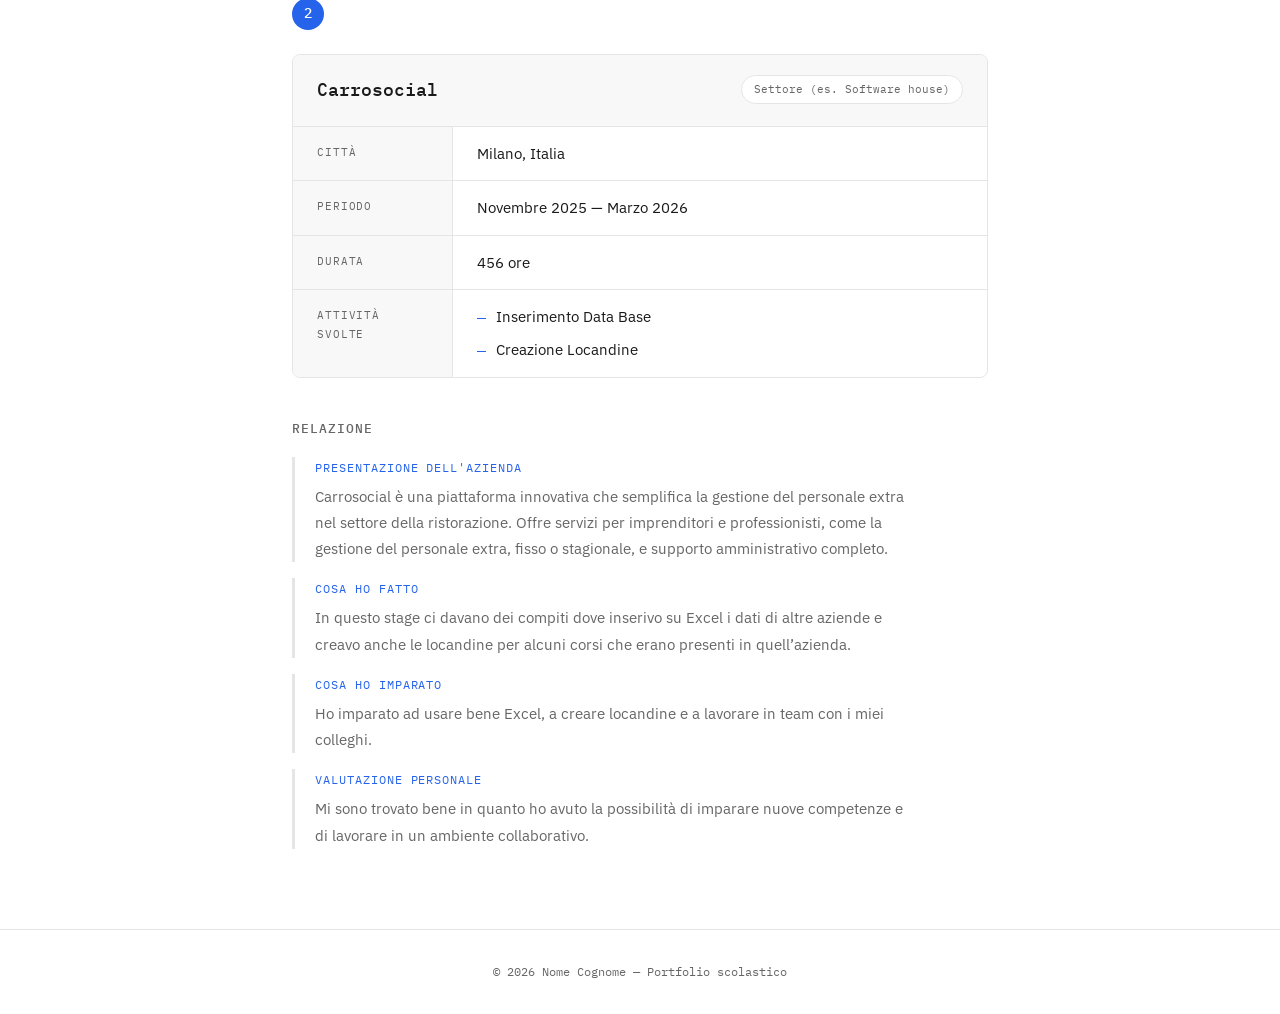
==== commit 14ee7f3e: "Update stage.html" ====
--- a/stage.html
+++ b/stage.html
@@ -156,7 +156,7 @@
 
         <div class="scheda-header">
           <!-- ✏️ MODIFICA: nome azienda e settore -->
-          <h2>Nome Azienda</h2>
+          <h2>Carrosocial</h2>
           <span class="settore-badge">Settore (es. Software house)</span>
         </div>
 
@@ -164,25 +164,24 @@
 
           <div class="scheda-riga">
             <span class="scheda-label">Città</span>
-            <span class="scheda-valore">Como, Italia</span>
+            <span class="scheda-valore">Milano, Italia</span>
           </div>
 
           <div class="scheda-riga">
             <span class="scheda-label">Periodo</span>
-            <span class="scheda-valore">Gennaio 2026 — Febbraio 2026</span>
+            <span class="scheda-valore">Novembre 2025 — Marzo 2026</span>
           </div>
 
           <div class="scheda-riga">
             <span class="scheda-label">Durata</span>
-            <span class="scheda-valore">4 settimane · 120 ore</span>
+            <span class="scheda-valore"> 456 ore</span>
           </div>
 
           <div class="scheda-riga">
             <span class="scheda-label">Attività svolte</span>
             <ul class="attivita-lista">
-              <li>Descrizione attività 1</li>
-              <li>Descrizione attività 2</li>
-              <li>Descrizione attività 3</li>
+              <li>Inserimento Data Base</li>
+              <li>Creazione Locandine</li>
             </ul>
           </div>
 
@@ -198,28 +197,33 @@
           <div class="relazione-paragrafo">
             <p class="para-titolo">Presentazione dell'azienda</p>
             <p>
-              Scrivi qui una breve presentazione dell'azienda.
+              Carrosocial è una piattaforma innovativa che semplifica la gestione del personale extra
+               nel settore della ristorazione. Offre servizi per imprenditori e professionisti, 
+               come la gestione del personale extra, fisso o stagionale, e supporto amministrativo completo.
             </p>
           </div>
 
           <div class="relazione-paragrafo">
             <p class="para-titolo">Cosa ho fatto</p>
             <p>
-              Descrivi le attività che hai svolto.
+              In questo stage ci davano dei compiti dove inserivo su Excel
+              i dati di altre aziende e creavo anche le locandine per alcuni
+              corsi che erano presenti in quell’azienda.
             </p>
           </div>
 
           <div class="relazione-paragrafo">
             <p class="para-titolo">Cosa ho imparato</p>
             <p>
-              Rifletti su cosa ti ha insegnato questa esperienza.
+              Ho imparato ad usare bene Excel, a creare locandine e a lavorare in team con i miei colleghi.
             </p>
           </div>
 
           <div class="relazione-paragrafo">
             <p class="para-titolo">Valutazione personale</p>
             <p>
-              Esprimi un giudizio sull'esperienza.
+              Mi sono trovato bene in quanto ho avuto la possibilità di imparare nuove competenze
+              e di lavorare in un ambiente collaborativo. 
             </p>
           </div>
 
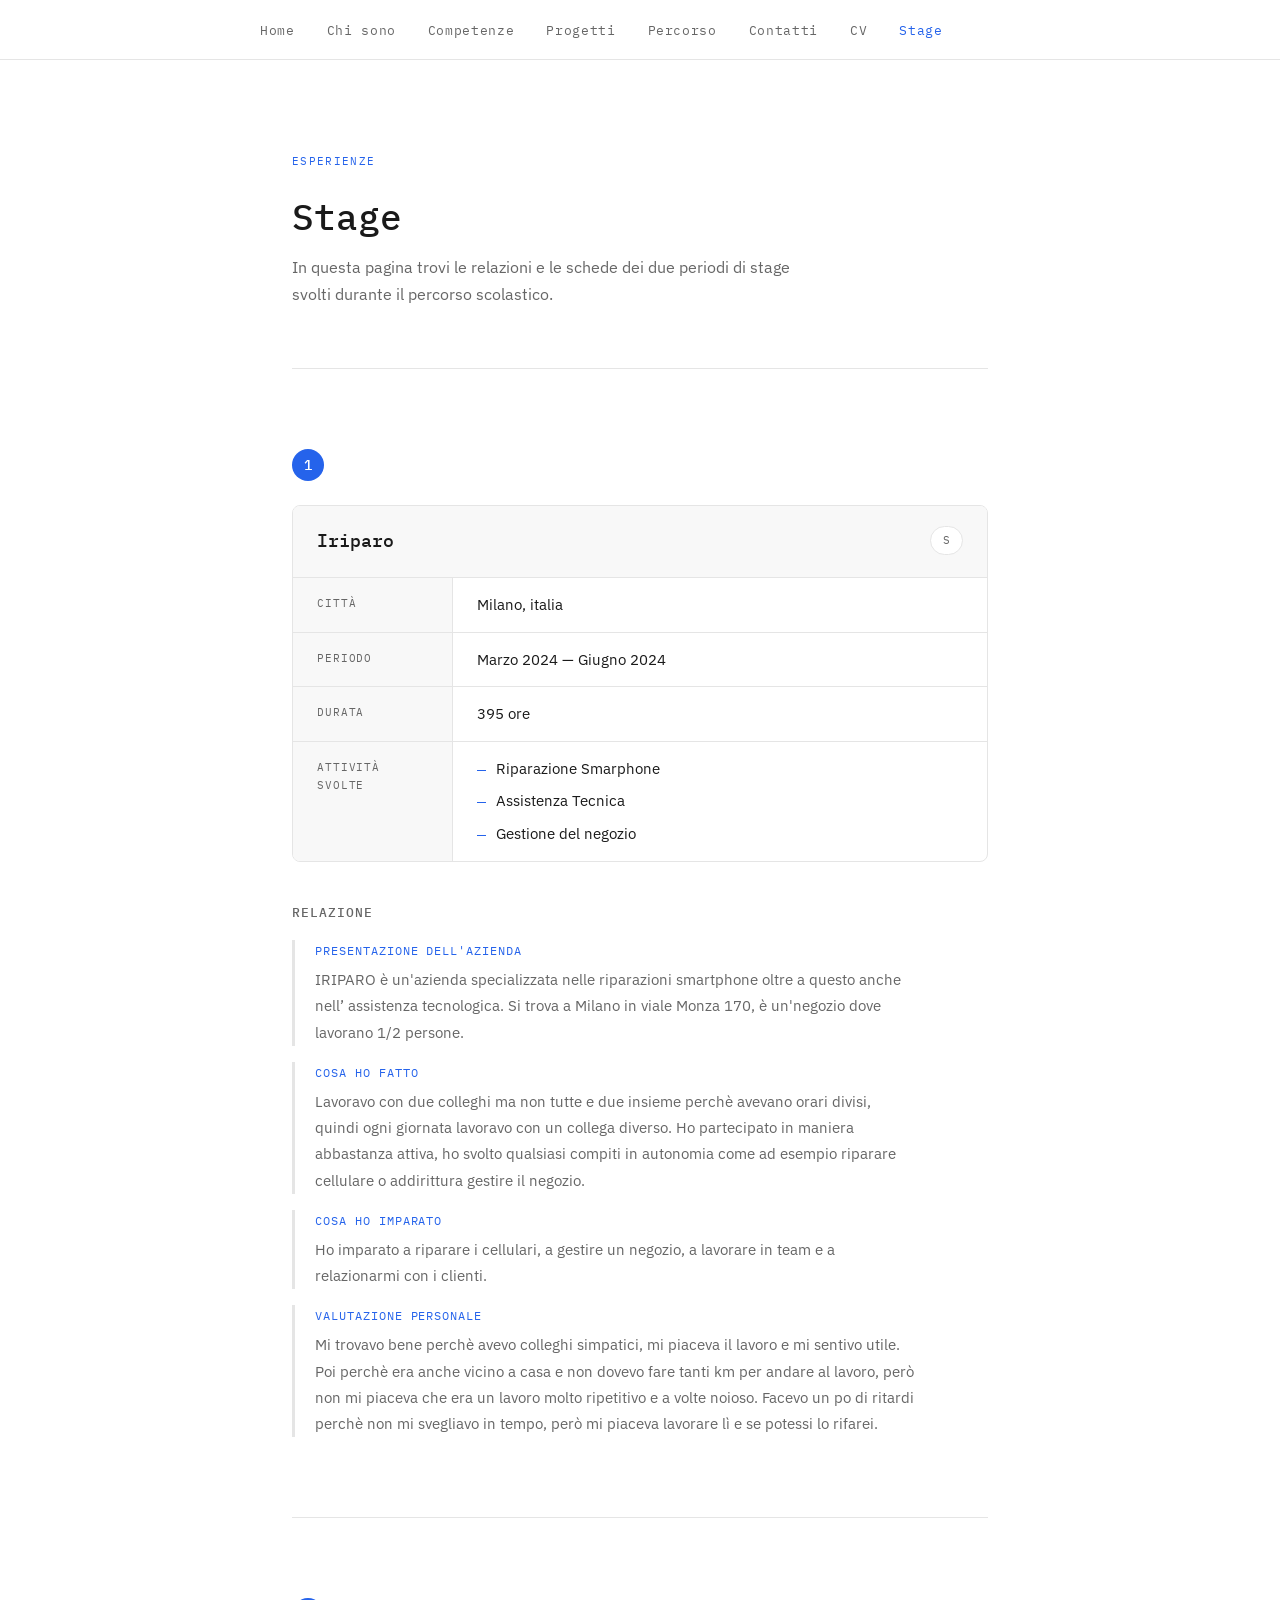
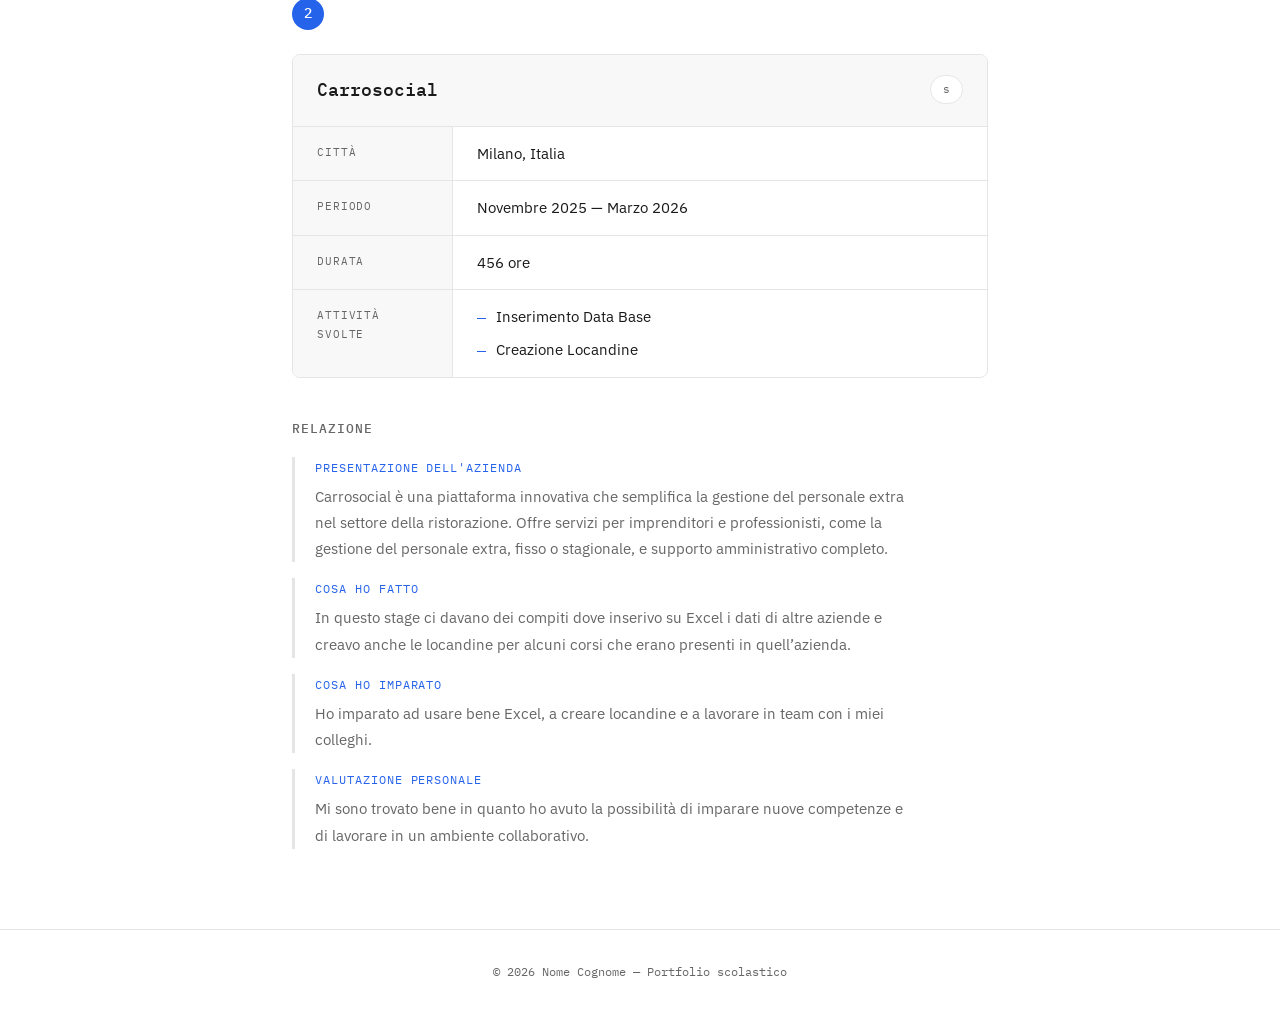
==== commit 1fd20a3a: "Update stage.html" ====
--- a/stage.html
+++ b/stage.html
@@ -55,7 +55,7 @@
         <div class="scheda-header">
           <!-- ✏️ MODIFICA: nome azienda e settore -->
           <h2>Iriparo</h2>
-          <span class="settore-badge">Settore (es. Web agency)</span>
+          <span class="settore-badge">S</span>
         </div>
 
         <div class="scheda-corpo">
@@ -157,7 +157,7 @@
         <div class="scheda-header">
           <!-- ✏️ MODIFICA: nome azienda e settore -->
           <h2>Carrosocial</h2>
-          <span class="settore-badge">Settore (es. Software house)</span>
+          <span class="settore-badge">s</span>
         </div>
 
         <div class="scheda-corpo">
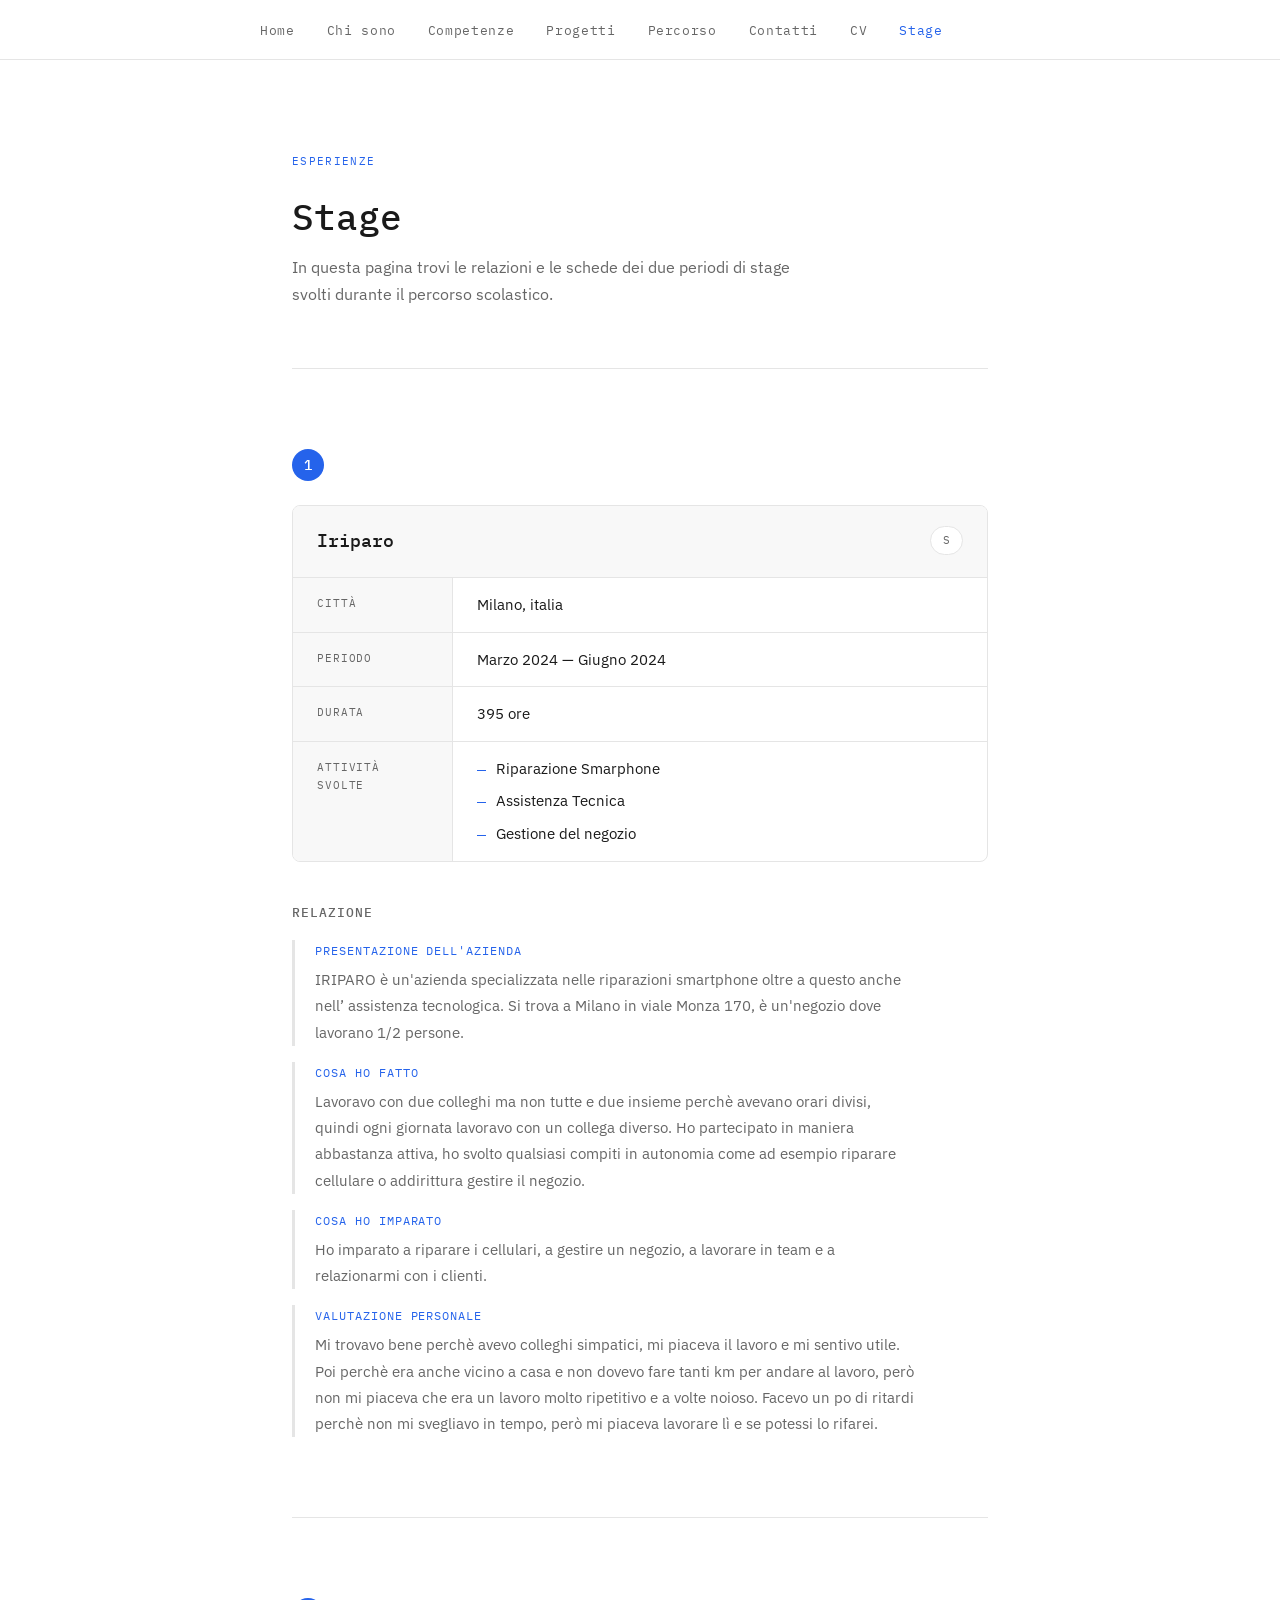
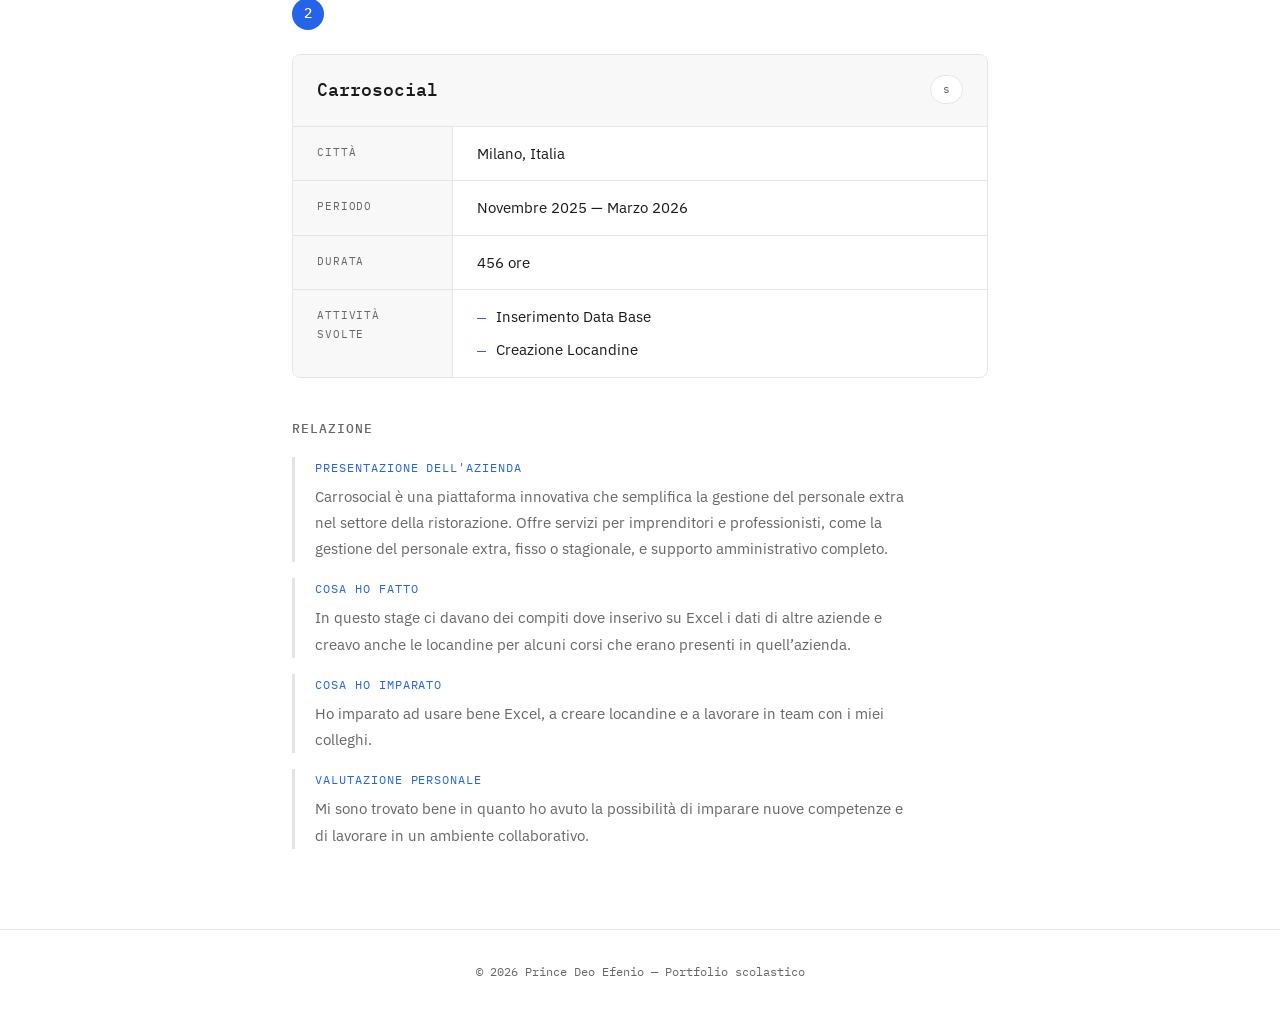
==== commit be6e08e7: "Update stage.html" ====
--- a/stage.html
+++ b/stage.html
@@ -236,7 +236,7 @@
 
   <footer>
     <!-- ✏️ MODIFICA: il tuo nome -->
-    © 2026 Nome Cognome — Portfolio scolastico
+    © 2026 Prince Deo Efenio — Portfolio scolastico
   </footer>
 
 </body>
